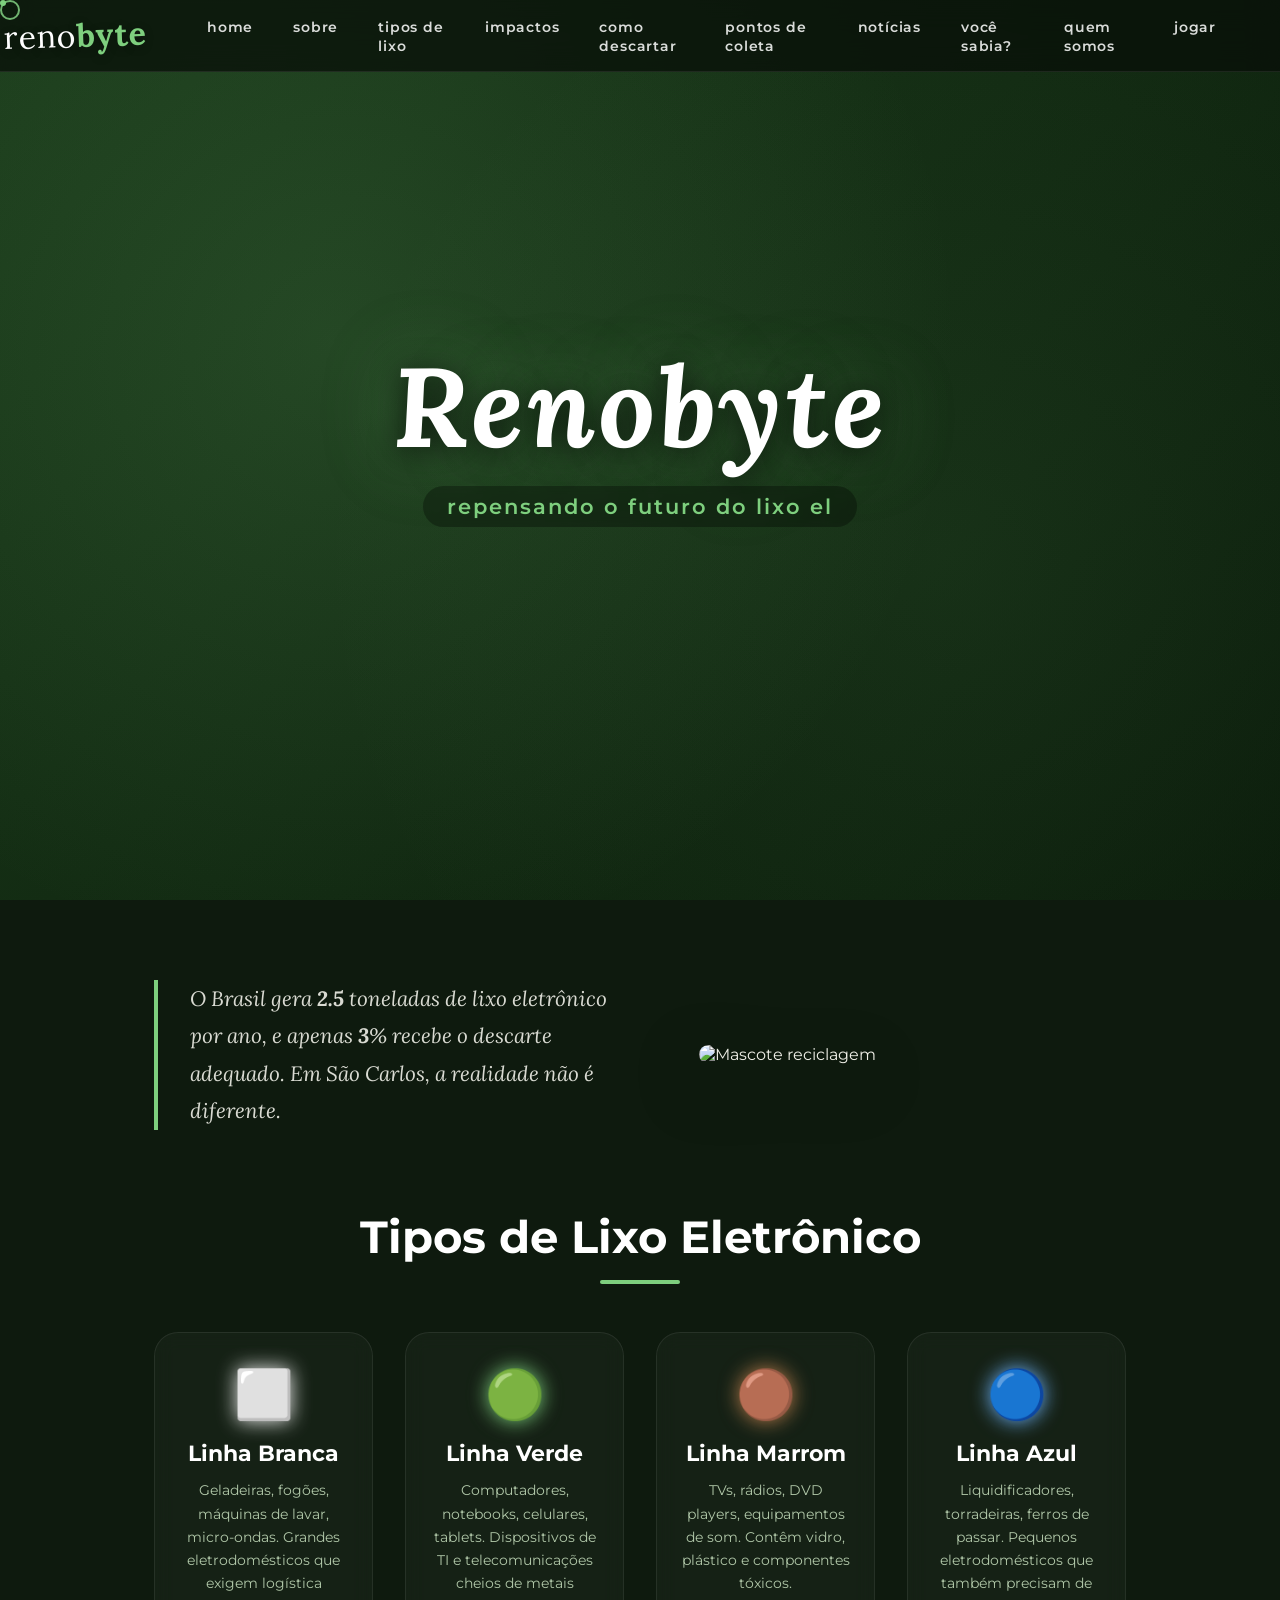
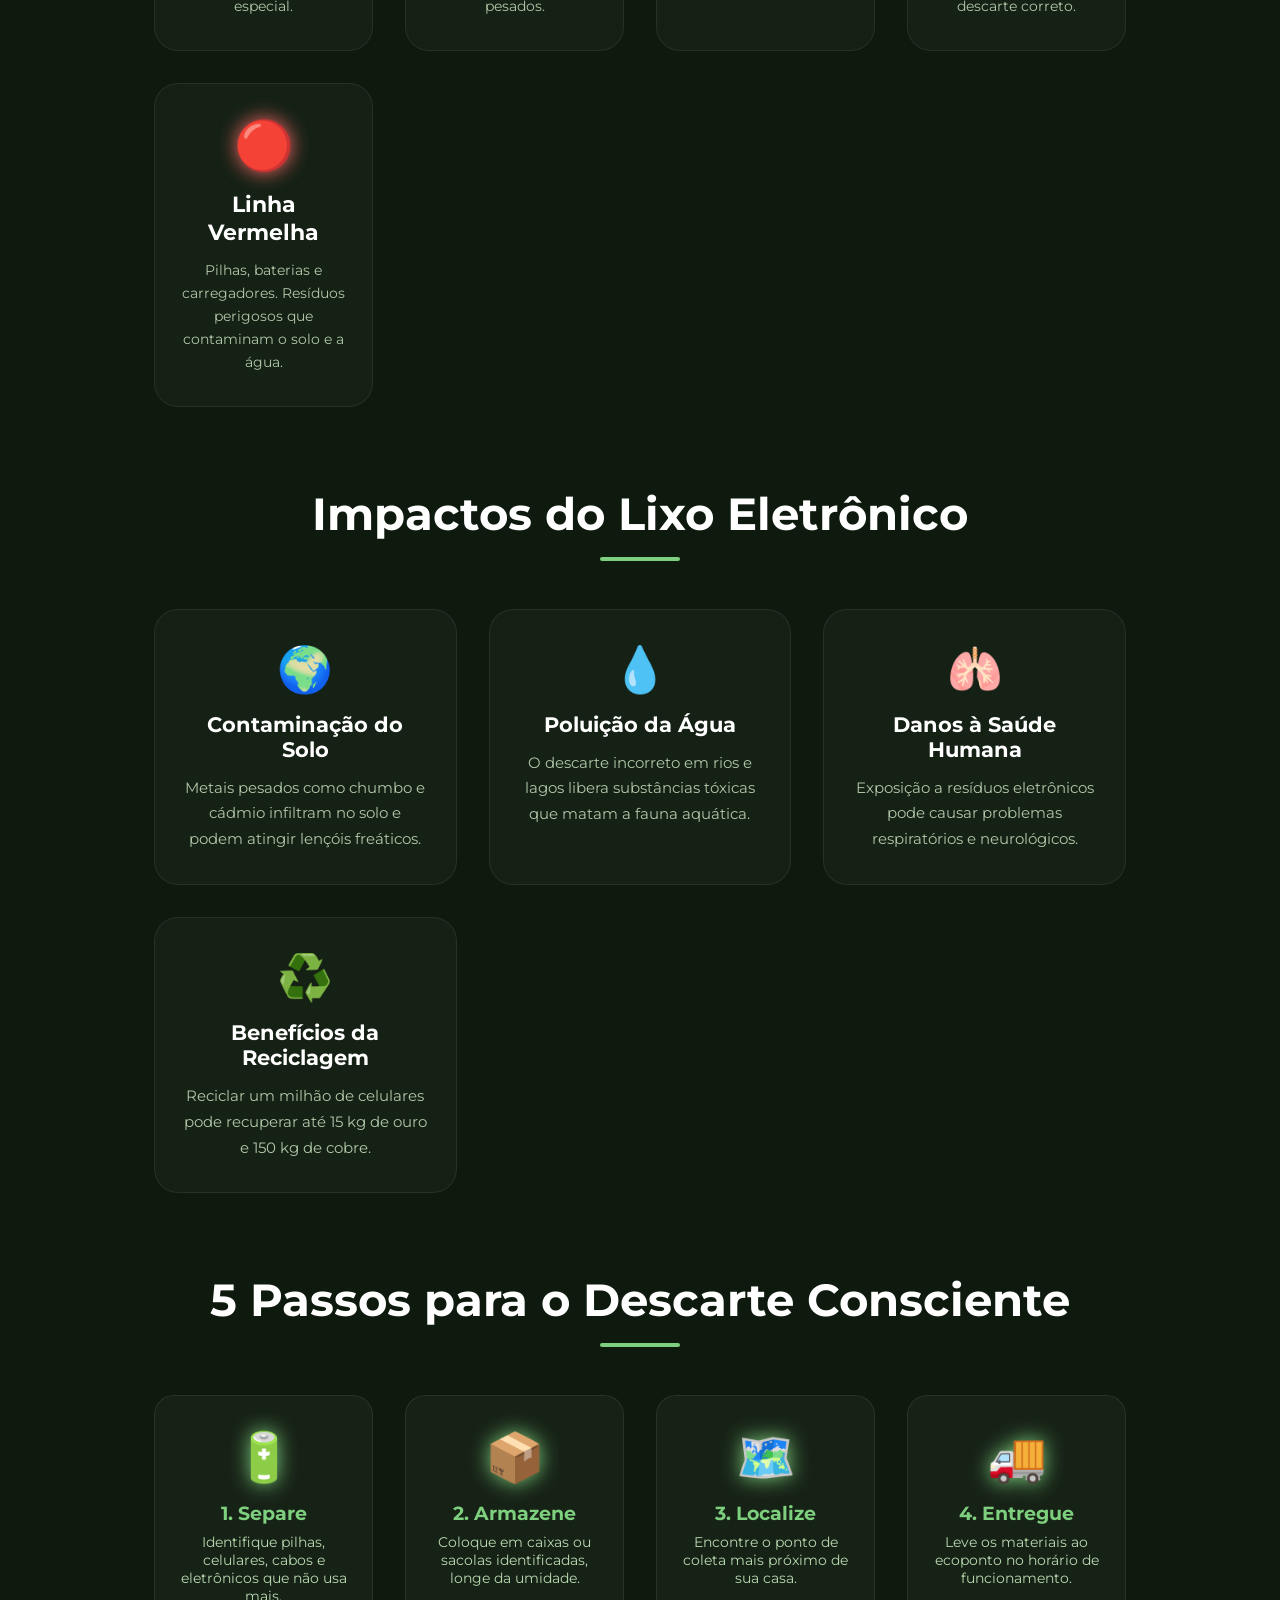
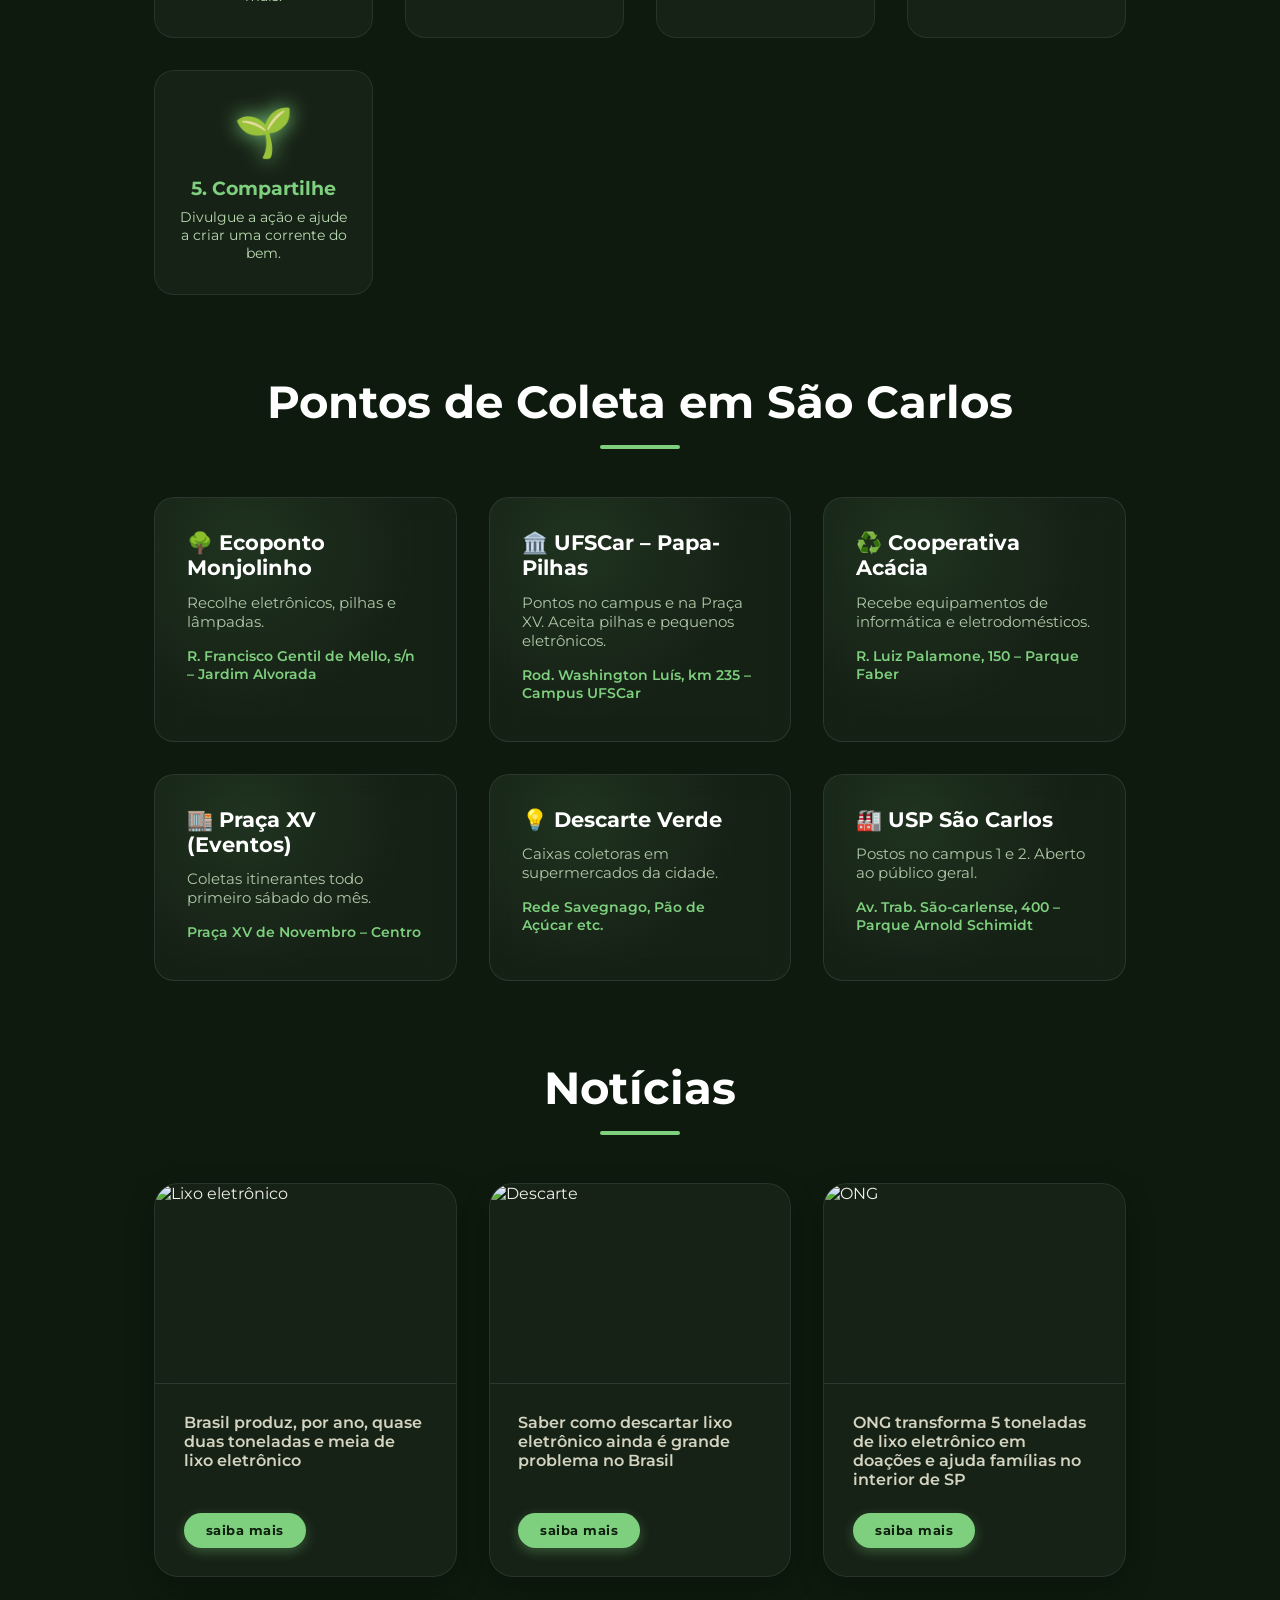
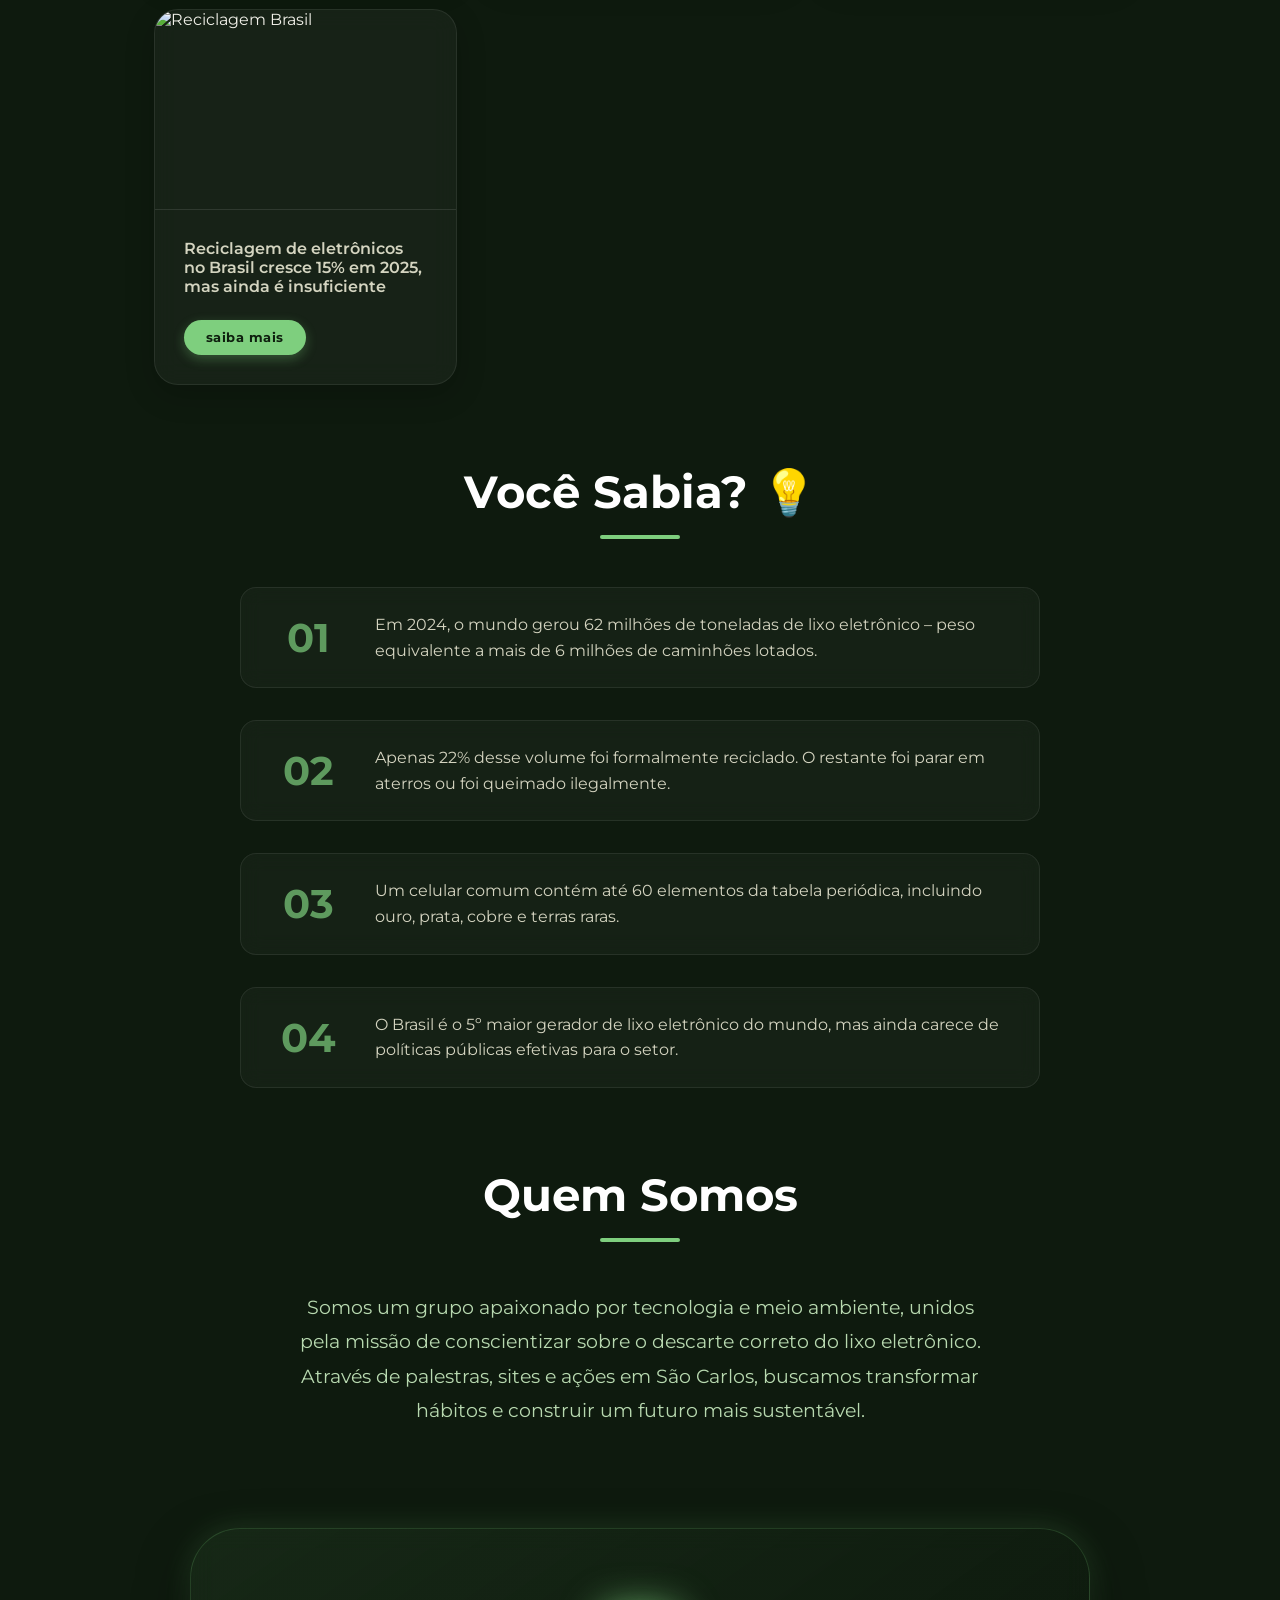
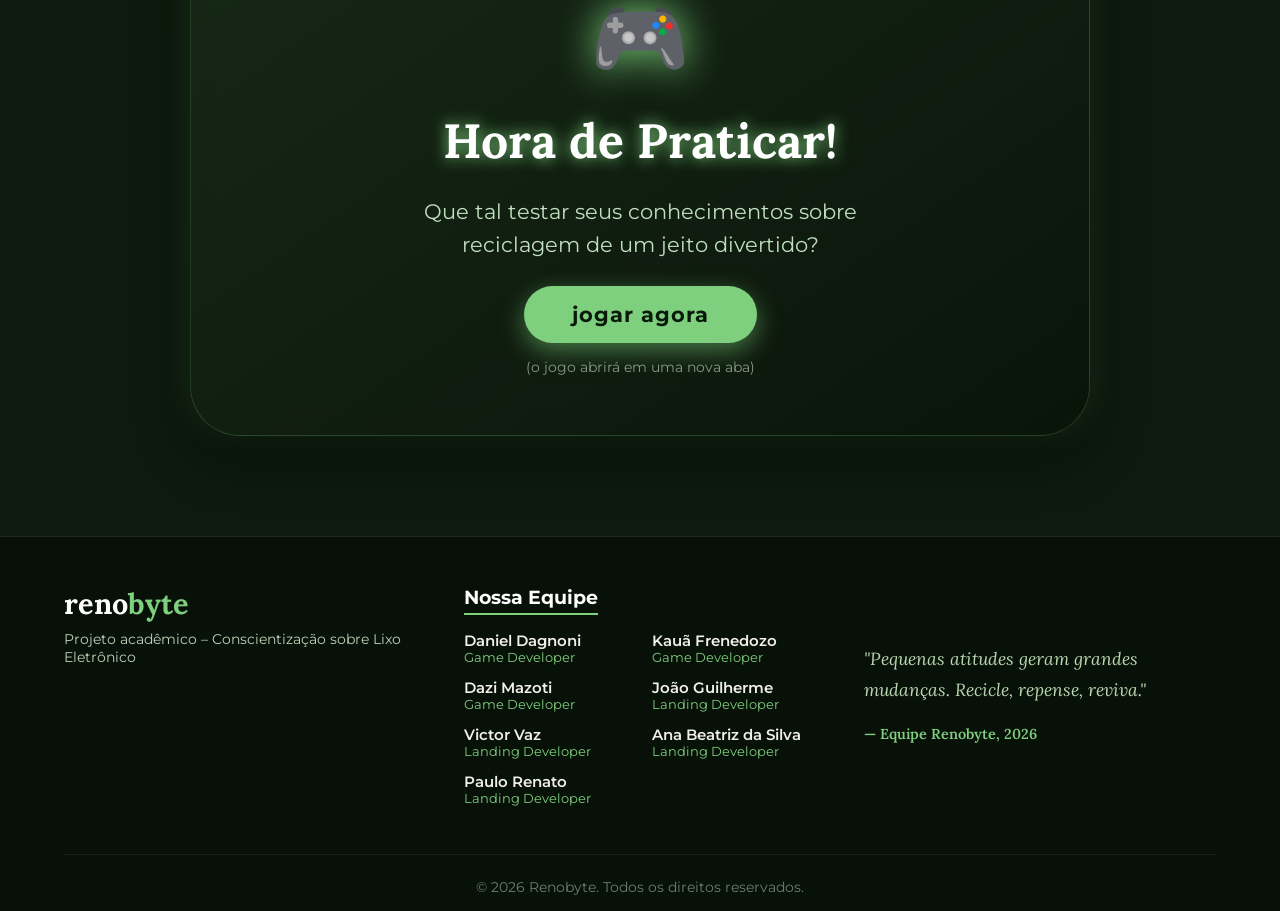
==== index.html @ 4f1dac81 "Raiz" ====
<!DOCTYPE html>
<html lang="pt-br">
<head>
    <meta charset="UTF-8">
    <meta name="viewport" content="width=device-width, initial-scale=1.0">
    <title>Renobyte - Lixo Eletrônico São Carlos</title>
    <link rel="preconnect" href="https://fonts.googleapis.com">
    <link rel="preconnect" href="https://fonts.gstatic.com" crossorigin>
    <link href="https://fonts.googleapis.com/css2?family=Montserrat:wght@400;600;700&family=Lora:ital,wght@0,400;1,400&display=swap" rel="stylesheet">
    <link rel="stylesheet" href="./Renobyte/Styles/Index.css">
    <meta name="viewport" content="width=device-width, initial-scale=1.0">
</head>
<body>
    <canvas id="particleCanvas"></canvas>

    <div class="cursor"></div>
    <div class="cursor-dot"></div>

    <div class="mobile-overlay" id="mobileOverlay"></div>
    <div class="mobile-menu" id="mobileMenu">
        <a href="#home">home</a>
        <a href="#sobre">sobre</a>
        <a href="#tipos">tipos de lixo</a>
        <a href="#impactos">impactos</a>
        <a href="#passos">como descartar</a>
        <a href="#pontos">pontos de coleta</a>
        <a href="#noticias">notícias</a>
        <a href="#curiosidades">você sabia?</a>
        <a href="#quem-somos">quem somos</a>
        <a href="#jogar">jogar</a>
    </div>

    <header>
        <div class="logo reveal-left">reno<span>byte</span></div>
        <nav class="desktop-nav">
            <ul>
                <li><a href="#home">home</a></li>
                <li><a href="#sobre">sobre</a></li>
                <li><a href="#tipos">tipos de lixo</a></li>
                <li><a href="#impactos">impactos</a></li>
                <li><a href="#passos">como descartar</a></li>
                <li><a href="#pontos">pontos de coleta</a></li>
                <li><a href="#noticias">notícias</a></li>
                <li><a href="#curiosidades">você sabia?</a></li>
                <li><a href="#quem-somos">quem somos</a></li>
                <li><a href="#jogar">jogar</a></li>
            </ul>
        </nav>
        <button class="hamburger" id="hamburger" aria-label="Menu">
            <span></span>
            <span></span>
            <span></span>
        </button>
    </header>

    <!-- Hero -->
    <section id="home" class="hero">
        <div class="hero-content">
            <h1 id="mainTitle">Renobyte</h1>
            <p class="tagline" id="typing"></p>
        </div>
       
    </section>

    <!-- Sobre -->
    <section id="sobre" class="section-pad about-section">
        <div class="about-text reveal reveal-left">
            <p>O Brasil gera <strong id="tonCounter">0</strong> toneladas de lixo eletrônico por ano, e apenas <strong id="percentCounter">0</strong>% recebe o descarte adequado. Em São Carlos, a realidade não é diferente.</p>
        </div>
        <div class="about-image reveal reveal-right">
            <img src="https://cdn-icons-png.flaticon.com/512/6407/6407187.png" alt="Mascote reciclagem">
        </div>
    </section>

    <!-- Tipos de Lixo Eletrônico -->
    <section id="tipos" class="section-pad">
        <h2 class="section-title reveal reveal-up">Tipos de Lixo Eletrônico</h2>
        <div class="tipos-grid">
            <div class="tipo-card linha-branca reveal reveal-left">
                <div class="tipo-icon">⬜</div>
                <h3>Linha Branca</h3>
                <p>Geladeiras, fogões, máquinas de lavar, micro-ondas. Grandes eletrodomésticos que exigem logística especial.</p>
            </div>
            <div class="tipo-card linha-verde reveal reveal-up">
                <div class="tipo-icon">🟢</div>
                <h3>Linha Verde</h3>
                <p>Computadores, notebooks, celulares, tablets. Dispositivos de TI e telecomunicações cheios de metais pesados.</p>
            </div>
            <div class="tipo-card linha-marrom reveal reveal-up">
                <div class="tipo-icon">🟤</div>
                <h3>Linha Marrom</h3>
                <p>TVs, rádios, DVD players, equipamentos de som. Contêm vidro, plástico e componentes tóxicos.</p>
            </div>
            <div class="tipo-card linha-azul reveal reveal-up">
                <div class="tipo-icon">🔵</div>
                <h3>Linha Azul</h3>
                <p>Liquidificadores, torradeiras, ferros de passar. Pequenos eletrodomésticos que também precisam de descarte correto.</p>
            </div>
            <div class="tipo-card linha-vermelha reveal reveal-right">
                <div class="tipo-icon">🔴</div>
                <h3>Linha Vermelha</h3>
                <p>Pilhas, baterias e carregadores. Resíduos perigosos que contaminam o solo e a água.</p>
            </div>
        </div>
    </section>

    <!-- Impactos -->
    <section id="impactos" class="section-pad">
        <h2 class="section-title reveal reveal-up">Impactos do Lixo Eletrônico</h2>
        <div class="impactos-grid">
            <div class="impacto-card reveal reveal-left">
                <span class="impacto-icon">🌍</span>
                <h3>Contaminação do Solo</h3>
                <p>Metais pesados como chumbo e cádmio infiltram no solo e podem atingir lençóis freáticos.</p>
            </div>
            <div class="impacto-card reveal reveal-up">
                <span class="impacto-icon">💧</span>
                <h3>Poluição da Água</h3>
                <p>O descarte incorreto em rios e lagos libera substâncias tóxicas que matam a fauna aquática.</p>
            </div>
            <div class="impacto-card reveal reveal-up">
                <span class="impacto-icon">🫁</span>
                <h3>Danos à Saúde Humana</h3>
                <p>Exposição a resíduos eletrônicos pode causar problemas respiratórios e neurológicos.</p>
            </div>
            <div class="impacto-card reveal reveal-right">
                <span class="impacto-icon">♻️</span>
                <h3>Benefícios da Reciclagem</h3>
                <p>Reciclar um milhão de celulares pode recuperar até 15 kg de ouro e 150 kg de cobre.</p>
            </div>
        </div>
    </section>

    <!-- 5 passos -->
    <section id="passos" class="section-pad">
        <h2 class="section-title reveal reveal-up">5 Passos para o Descarte Consciente</h2>
        <div class="steps-container">
            <div class="step-card reveal reveal-up">
                <div class="step-icon">🔋</div>
                <h3>1. Separe</h3>
                <p>Identifique pilhas, celulares, cabos e eletrônicos que não usa mais.</p>
            </div>
            <div class="step-card reveal reveal-up">
                <div class="step-icon">📦</div>
                <h3>2. Armazene</h3>
                <p>Coloque em caixas ou sacolas identificadas, longe da umidade.</p>
            </div>
            <div class="step-card reveal reveal-up">
                <div class="step-icon">🗺️</div>
                <h3>3. Localize</h3>
                <p>Encontre o ponto de coleta mais próximo de sua casa.</p>
            </div>
            <div class="step-card reveal reveal-up">
                <div class="step-icon">🚚</div>
                <h3>4. Entregue</h3>
                <p>Leve os materiais ao ecoponto no horário de funcionamento.</p>
            </div>
            <div class="step-card reveal reveal-up">
                <div class="step-icon">🌱</div>
                <h3>5. Compartilhe</h3>
                <p>Divulgue a ação e ajude a criar uma corrente do bem.</p>
            </div>
        </div>
    </section>

    <!-- Pontos de coleta -->
    <section id="pontos" class="section-pad">
        <h2 class="section-title reveal reveal-up">Pontos de Coleta em São Carlos</h2>
        <div class="pontos-grid">
            <div class="ponto-card reveal reveal-left">
                <h4>🌳 Ecoponto Monjolinho</h4>
                <p>Recolhe eletrônicos, pilhas e lâmpadas.</p>
                <p class="endereco">R. Francisco Gentil de Mello, s/n – Jardim Alvorada</p>
            </div>
            <div class="ponto-card reveal reveal-up">
                <h4>🏛️ UFSCar – Papa-Pilhas</h4>
                <p>Pontos no campus e na Praça XV. Aceita pilhas e pequenos eletrônicos.</p>
                <p class="endereco">Rod. Washington Luís, km 235 – Campus UFSCar</p>
            </div>
            <div class="ponto-card reveal reveal-right">
                <h4>♻️ Cooperativa Acácia</h4>
                <p>Recebe equipamentos de informática e eletrodomésticos.</p>
                <p class="endereco">R. Luiz Palamone, 150 – Parque Faber</p>
            </div>
            <div class="ponto-card reveal reveal-left">
                <h4>🏬 Praça XV (Eventos)</h4>
                <p>Coletas itinerantes todo primeiro sábado do mês.</p>
                <p class="endereco">Praça XV de Novembro – Centro</p>
            </div>
            <div class="ponto-card reveal reveal-up">
                <h4>💡 Descarte Verde</h4>
                <p>Caixas coletoras em supermercados da cidade.</p>
                <p class="endereco">Rede Savegnago, Pão de Açúcar etc.</p>
            </div>
            <div class="ponto-card reveal reveal-right">
                <h4>🏭 USP São Carlos</h4>
                <p>Postos no campus 1 e 2. Aberto ao público geral.</p>
                <p class="endereco">Av. Trab. São-carlense, 400 – Parque Arnold Schimidt</p>
            </div>
        </div>
    </section>

    <!-- Notícias -->
    <section id="noticias" class="section-pad">
        <h2 class="section-title reveal reveal-up">Notícias</h2>
        <div class="news-container">
            <div class="news-card reveal reveal-up">
                <img src="./imgs/image-2.png" alt="Lixo eletrônico">
                <div class="content">
                    <p>Brasil produz, por ano, quase duas toneladas e meia de lixo eletrônico</p>
                    <a href="https://noticias.cancaonova.com/brasil/brasil-produz-por-ano-quase-duas-toneladas-e-meia-de-lixo-eletronico/" target="_blank" class="btn">Saiba Mais</a>
                </div>
            </div>
            <div class="news-card reveal reveal-up">
                <img src="./imgs/LixosLugar.png" alt="Descarte">
                <div class="content">
                    <p>Saber como descartar lixo eletrônico ainda é grande problema no Brasil</p>
                    <a href="https://www.metropoles.com/brasil/saber-como-descartar-lixo-eletronico-ainda-e-grande-problema-no-brasil" target="_blank" class="btn">Saiba Mais</a>
                </div>
            </div>
            <div class="news-card reveal reveal-up">
                <img src="./imgs/image-3.png" alt="ONG">
                <div class="content">
                    <p>ONG transforma 5 toneladas de lixo eletrônico em doações e ajuda famílias no interior de SP</p>
                    <a href="https://g1.globo.com/sp/presidente-prudente-e-regiao/noticia/2025/11/10/ong-transforma-5-toneladas-de-lixo-eletronico-em-doacoes-e-ajuda-familias-no-interior-de-sp.ghtml" target="_blank" class="btn">Saiba Mais</a>
                </div>
            </div>
            <div class="news-card reveal reveal-up">
                <img src="https://images.unsplash.com/photo-1532996122724-e3c354a0b15b?w=500&auto=format&fit=crop&q=60" alt="Reciclagem Brasil">
                <div class="content">
                    <p>Reciclagem de eletrônicos no Brasil cresce 15% em 2025, mas ainda é insuficiente</p>
                    <a href="https://www.bbc.com/portuguese/articles/ckg2k9k48z8o" target="_blank" class="btn">Saiba Mais</a>
                </div>
            </div>
        </div>
    </section>

    <!-- Curiosidades -->
    <section id="curiosidades" class="section-pad">
        <h2 class="section-title reveal reveal-up">Você Sabia? 💡</h2>
        <div class="curiosidades-container">
            <div class="curiosidade-item reveal reveal-left">
                <span class="curiosidade-num">01</span>
                <p>Em 2024, o mundo gerou 62 milhões de toneladas de lixo eletrônico – peso equivalente a mais de 6 milhões de caminhões lotados.</p>
            </div>
            <div class="curiosidade-item reveal reveal-right">
                <span class="curiosidade-num">02</span>
                <p>Apenas 22% desse volume foi formalmente reciclado. O restante foi parar em aterros ou foi queimado ilegalmente.</p>
            </div>
            <div class="curiosidade-item reveal reveal-left">
                <span class="curiosidade-num">03</span>
                <p>Um celular comum contém até 60 elementos da tabela periódica, incluindo ouro, prata, cobre e terras raras.</p>
            </div>
            <div class="curiosidade-item reveal reveal-right">
                <span class="curiosidade-num">04</span>
                <p>O Brasil é o 5º maior gerador de lixo eletrônico do mundo, mas ainda carece de políticas públicas efetivas para o setor.</p>
            </div>
        </div>
    </section>

    <!-- Quem somos -->
    <section id="quem-somos" class="section-pad">
        <h2 class="section-title reveal reveal-up">Quem Somos</h2>
        <p class="quemsomos-text reveal reveal-scale">Somos um grupo apaixonado por tecnologia e meio ambiente, unidos pela missão de conscientizar sobre o descarte correto do lixo eletrônico. Através de palestras, sites e ações em São Carlos, buscamos transformar hábitos e construir um futuro mais sustentável.</p>
    </section>

    <!-- NOVA SEÇÃO: Chamada para o Jogo -->
    <section id="jogar" class="section-pad secao-jogo">
        <div class="jogo-content reveal reveal-scale">
            <span class="jogo-icone">🎮</span>
            <h2>Hora de Praticar!</h2>
            <p class="jogo-frase">Que tal testar seus conhecimentos sobre reciclagem de um jeito divertido?</p>
            <a href="#" target="_blank" class="btn-jogar">Jogar Agora</a>
            <p class="jogo-obs">(o jogo abrirá em uma nova aba)</p>
        </div>
    </section>

    <!-- Footer Equipe -->
    <footer class="footer-equipe">
        <div class="footer-container">
            <div class="footer-brand">
                <h3>reno<span>byte</span></h3>
                <p>Projeto acadêmico – Conscientização sobre Lixo Eletrônico</p>
            </div>
            <div class="footer-membros">
                <h4>Nossa Equipe</h4>
                <ul class="lista-membros">
                    <li><strong>Daniel Dagnoni</strong> <span>Game Developer</span></li>
                    <li><strong>Kauã Frenedozo</strong> <span>Game Developer</span></li>
                    <li><strong>Dazi Mazoti</strong> <span>Game Developer</span></li>
                    <li><strong>João Guilherme</strong> <span>Landing Developer</span></li>
                    <li><strong>Victor Vaz</strong> <span>Landing Developer</span></li>
                    <li><strong>Ana Beatriz da Silva</strong> <span>Landing Developer</span></li>
                    <li><strong>Paulo Renato</strong> <span>Landing Developer</span></li>
                </ul>
            </div>
            <div class="footer-msg">
                <p>"Pequenas atitudes geram grandes mudanças. Recicle, repense, reviva."</p>
                <span>— Equipe Renobyte, 2026</span>
            </div>
        </div>
        <div class="footer-bottom">
            <p>© 2026 Renobyte. Todos os direitos reservados.</p>
        </div>
    </footer>

    <script src="./Renobyte/Scripts/Index.js" defer></script>
</body>
</html>
---- Renobyte/Styles/Index.css ----
* {
    margin: 0;
    padding: 0;
    box-sizing: border-box;
}

body {
    font-family: 'Montserrat', sans-serif;
    background-color: #0e1a0e;
    color: #f0f0e8;
    overflow-x: hidden;
    cursor: none;
}

#particleCanvas {
    position: fixed;
    top: 0;
    left: 0;
    width: 100%;
    height: 100%;
    z-index: -1;
    pointer-events: none;
}

.cursor {
    width: 20px;
    height: 20px;
    border: 2px solid #7ecf7e;
    border-radius: 50%;
    position: fixed;
    pointer-events: none;
    z-index: 9999;
    transition: transform 0.1s ease, background 0.2s;
    mix-blend-mode: difference;
}
.cursor-dot {
    width: 6px;
    height: 6px;
    background: #7ecf7e;
    border-radius: 50%;
    position: fixed;
    pointer-events: none;
    z-index: 10000;
    transition: transform 0.05s ease;
}
.cursor-trail {
    position: fixed;
    width: 40px;
    height: 40px;
    border: 1px solid rgba(126,207,126,0.2);
    border-radius: 50%;
    pointer-events: none;
    z-index: 9998;
    opacity: 0;
    transition: opacity 0.2s;
}

header {
    position: fixed;
    top: 0;
    left: 0;
    right: 0;
    z-index: 1000;
    background: rgba(8, 15, 8, 0.75);
    backdrop-filter: blur(15px);
    border-bottom: 1px solid rgba(255, 255, 255, 0.08);
    padding: 15px 5%;
    display: flex;
    justify-content: space-between;
    align-items: center;
    cursor: none;
}
.logo {
    font-family: 'Lora', serif;
    font-size: 2rem;
    color: #fff;
    letter-spacing: 1px;
    text-shadow: 0 2px 10px rgba(0,0,0,0.3);
    z-index: 1100;
    white-space: nowrap;
}
.logo span {
    color: #7ecf7e;
    font-weight: 700;
}

nav ul {
    display: flex;
    list-style: none;
    gap: 2.5rem;
}
nav a {
    text-decoration: none;
    color: rgba(255, 255, 255, 0.85);
    font-weight: 600;
    font-size: 0.9rem;
    text-transform: lowercase;
    letter-spacing: 0.8px;
    transition: color 0.3s;
    cursor: none;
}
nav a:hover {
    color: #7ecf7e;
}

.hamburger {
    display: none;
    flex-direction: column;
    cursor: pointer;
    z-index: 1100;
    background: none;
    border: none;
    padding: 10px;
}
.hamburger span {
    width: 30px;
    height: 3px;
    background: #7ecf7e;
    margin: 4px 0;
    border-radius: 3px;
    transition: 0.4s;
    display: block;
}
.hamburger.active span:nth-child(1) {
    transform: rotate(-45deg) translate(-5px, 6px);
}
.hamburger.active span:nth-child(2) {
    opacity: 0;
}
.hamburger.active span:nth-child(3) {
    transform: rotate(45deg) translate(-5px, -6px);
}

.mobile-menu {
    position: fixed;
    top: 0;
    right: -280px;
    width: 280px;
    height: 100vh;
    background: rgba(10, 20, 10, 0.95);
    backdrop-filter: blur(20px);
    border-left: 1px solid rgba(255,255,255,0.1);
    z-index: 1050;
    padding: 90px 30px 30px;
    transition: right 0.4s cubic-bezier(0.23, 1, 0.32, 1);
    display: flex;
    flex-direction: column;
    gap: 1.5rem;
}
.mobile-menu.active {
    right: 0;
}
.mobile-menu a {
    color: rgba(255,255,255,0.9);
    text-decoration: none;
    font-size: 1.2rem;
    font-weight: 600;
    text-transform: lowercase;
    letter-spacing: 1px;
    padding: 12px 0;
    border-bottom: 1px solid rgba(255,255,255,0.1);
    cursor: none;
}
.mobile-overlay {
    position: fixed;
    top: 0;
    left: 0;
    width: 100%;
    height: 100%;
    background: rgba(0,0,0,0.5);
    z-index: 1040;
    opacity: 0;
    pointer-events: none;
    transition: opacity 0.4s;
}
.mobile-overlay.active {
    opacity: 1;
    pointer-events: auto;
}

.hero {
    position: relative;
    width: 100%;
    height: 100vh;
    display: flex;
    flex-direction: column;
    align-items: center;
    justify-content: center;
    text-align: center;
    background: linear-gradient(135deg, #1a3a1a, #0a1a0a);
    overflow: hidden;
}
.hero::before {
    content: '';
    position: absolute;
    inset: -10%;
    
    background:
        radial-gradient(circle at 30% 40%, rgba(126,207,126,0.15) 0%, transparent 50%),
        radial-gradient(circle at 70% 60%, rgba(126,207,126,0.08) 0%, transparent 50%);

    animation: heroPulse 8s ease-in-out infinite alternate;
}
@keyframes heroPulse {
    0% { transform: scale(1) rotate(0deg); }
    100% { transform: scale(1.05) rotate(2deg); }
}
.hero-content { position: relative; z-index: 2; }
.hero h1 {
    font-family: 'Lora', serif;
    font-size: clamp(3rem, 10vw, 7rem);
    font-style: italic;
    color: #fff;
    margin-bottom: 0.5rem;
    text-shadow: 0 4px 30px rgba(0,0,0,0.8), 0 0 80px rgba(126,207,126,0.4);
    letter-spacing: 3px;
    transition: text-shadow 0.3s;
    max-width: 100;
    word-wrap: break-word;
    padding: 0 20px;
}
.hero h1.glitch-active {
    animation: glitch 0.3s linear;
}
@keyframes glitch {
    0% { text-shadow: 2px 0 red, -2px 0 blue; transform: translate(2px, -2px); }
    25% { text-shadow: -2px 0 cyan, 2px 0 magenta; transform: translate(-2px, 2px); }
    50% { text-shadow: 3px 0 yellow, -3px 0 green; transform: translate(-3px, -3px); }
    75% { text-shadow: -1px 0 white, 1px 0 lime; transform: translate(1px, 1px); }
    100% { text-shadow: none; transform: translate(0); }
}
.tagline {
    font-size: clamp(0.9rem, 2.5vw, 1.3rem);
    font-weight: 600;
    color: #7ecf7e;
    margin-bottom: 2.5rem;
    text-transform: lowercase;
    letter-spacing: 2px;
    background: rgba(0,0,0,0.3);
    display: inline-block;
    padding: 8px 24px;
    border-radius: 30px;
    backdrop-filter: blur(4px);
    min-height: 2.5rem;
}
.guarapuava-badge {
    position: absolute;
    bottom: 40px;
    left: 50%;
    transform: translateX(-50%);
    z-index: 5;
    display: flex;
    align-items: center;
    gap: 12px;
    background: rgba(255,255,255,0.08);
    backdrop-filter: blur(8px);
    padding: 12px 30px;
    border-radius: 40px;
    border: 1px solid rgba(255,255,255,0.15);
    box-shadow: 0 10px 25px rgba(0,0,0,0.3);
    transition: transform 0.1s ease-out;
}
.guarapuava-badge img {
    height: 35px;
    filter: drop-shadow(0 2px 5px black);
}
.guarapuava-badge .text {
    color: white;
    font-size: 0.8rem;
    font-weight: 600;
    letter-spacing: 1px;
    text-transform: uppercase;
    line-height: 1.3;
}
.guarapuava-badge .text small {
    display: block;
    font-weight: 400;
    opacity: 0.8;
    text-transform: none;
}

.section-pad {
    max-width: 1100px;
    margin: 80px auto;
    padding: 0 5%;
}
.section-title {
    font-size: 2.8rem;
    font-weight: 700;
    color: #fff;
    margin-bottom: 3rem;
    text-align: center;
    position: relative;
}
.section-title::after {
    content: '';
    display: block;
    width: 80px;
    height: 4px;
    background: #7ecf7e;
    margin: 1rem auto 0;
    border-radius: 5px;
}

.about-section {
    display: grid;
    grid-template-columns: 1fr 1fr;
    gap: 4rem;
    align-items: center;
}
.about-text {
    font-family: 'Lora', serif;
    font-style: italic;
    font-size: 1.3rem;
    color: rgba(240, 240, 232, 0.9);
    line-height: 1.8;
    border-left: 4px solid #7ecf7e;
    padding-left: 2rem;
}
.about-image img {
    width: 100%;
    max-width: 400px;
    display: block;
    margin: 0 auto;
    border-radius: 20px;
    filter: drop-shadow(0 20px 30px rgba(0,0,0,0.5));
}

.tipos-grid {
    display: grid;
    grid-template-columns: repeat(auto-fit, minmax(200px, 1fr));
    gap: 2rem;
    perspective: 1000px;
}
.tipo-card {
    background: rgba(255,255,255,0.03);
    backdrop-filter: blur(10px);
    border: 1px solid rgba(255,255,255,0.08);
    border-radius: 24px;
    padding: 2rem 1.5rem;
    text-align: center;
    transition: transform 0.3s, box-shadow 0.3s, border-color 0.3s;
    cursor: default;
    transform-style: preserve-3d;
    position: relative;
    overflow: hidden;
}
.tipo-card:hover {
    transform: translateY(-8px) rotateX(3deg) rotateY(2deg);
    box-shadow: 0 25px 45px rgba(0,0,0,0.6);
    border-color: #7ecf7e;
}
.tipo-icon {
    font-size: 3rem;
    margin-bottom: 1rem;
    filter: drop-shadow(0 0 10px currentColor);
}
.tipo-card h3 {
    color: #fff;
    font-size: 1.4rem;
    margin-bottom: 0.8rem;
}
.tipo-card p {
    color: #b0c7a8;
    font-size: 0.9rem;
    line-height: 1.6;
}
.linha-branca .tipo-icon { color: #f0f0f0; }
.linha-verde .tipo-icon { color: #7ecf7e; }
.linha-marrom .tipo-icon { color: #b87c4b; }
.linha-azul .tipo-icon { color: #6eb5ff; }
.linha-vermelha .tipo-icon { color: #ff6b6b; }

.steps-container {
    display: grid;
    grid-template-columns: repeat(auto-fit, minmax(180px, 1fr));
    gap: 2rem;
    margin-top: 2rem;
}
.step-card {
    background: rgba(255,255,255,0.04);
    backdrop-filter: blur(10px);
    border: 1px solid rgba(255,255,255,0.08);
    border-radius: 20px;
    padding: 2rem 1.5rem;
    text-align: center;
    transition: transform 0.3s, box-shadow 0.3s;
    cursor: default;
}
.step-card:hover {
    transform: translateY(-8px);
    box-shadow: 0 20px 40px rgba(0,0,0,0.5);
    border-color: rgba(126,207,126,0.5);
}
.step-icon {
    font-size: 3rem;
    margin-bottom: 1rem;
    filter: drop-shadow(0 0 10px #7ecf7e);
}
.step-card h3 {
    color: #7ecf7e;
    margin-bottom: 0.5rem;
    font-weight: 700;
}
.step-card p {
    color: #b8d9b0;
    font-size: 0.9rem;
}

.pontos-grid {
    display: grid;
    grid-template-columns: repeat(auto-fit, minmax(280px, 1fr));
    gap: 2rem;
    perspective: 1000px;
}
.ponto-card {
    background: rgba(255,255,255,0.03);
    backdrop-filter: blur(12px);
    border: 1px solid rgba(255,255,255,0.1);
    border-radius: 20px;
    padding: 2rem;
    transition: transform 0.3s, box-shadow 0.3s;
    cursor: pointer;
    transform-style: preserve-3d;
    position: relative;
    overflow: hidden;
}
.ponto-card::before {
    content: '';
    position: absolute;
    top: 0;
    left: 0;
    width: 100%;
    height: 100%;
    background: radial-gradient(circle at 30% 20%, rgba(126,207,126,0.1) 0%, transparent 60%);
    z-index: 0;
}
.ponto-card:hover {
    transform: translateY(-10px) rotateX(2deg);
    box-shadow: 0 25px 50px rgba(0,0,0,0.6), 0 0 30px rgba(126,207,126,0.2);
    border-color: #7ecf7e;
}
.ponto-card h4 {
    color: #fff;
    font-size: 1.3rem;
    margin-bottom: 0.8rem;
    position: relative;
    z-index: 1;
}
.ponto-card p {
    color: #b0c7a8;
    font-size: 0.95rem;
    margin-bottom: 0.4rem;
    position: relative;
    z-index: 1;
}
.ponto-card .endereco {
    color: #7ecf7e;
    font-weight: 600;
    font-size: 0.9rem;
    margin-top: 1rem;
    position: relative;
    z-index: 1;
}

.news-container {
    display: grid;
    grid-template-columns: repeat(auto-fit, minmax(250px, 1fr));
    gap: 2rem;
    perspective: 1000px;
}
.news-card {
    background: rgba(255, 255, 255, 0.04);
    backdrop-filter: blur(12px);
    border: 1px solid rgba(255, 255, 255, 0.08);
    border-radius: 24px;
    overflow: hidden;
    transition: box-shadow 0.3s, border-color 0.3s, transform 0.1s ease;
    box-shadow: 0 10px 30px rgba(0,0,0,0.2);
    display: flex;
    flex-direction: column;
    transform-style: preserve-3d;
    cursor: pointer;
}
.news-card:hover {
    border-color: rgba(126,207,126,0.5);
    box-shadow: 0 25px 50px rgba(0,0,0,0.6), 0 0 30px rgba(126,207,126,0.3);
}
.news-card img {
    width: 100%;
    height: 200px;
    object-fit: cover;
    border-bottom: 1px solid rgba(255,255,255,0.1);
}
.news-card .content {
    padding: 1.8rem;
    display: flex;
    flex-direction: column;
    flex: 1;
}
.news-card p {
    font-weight: 600;
    font-size: 1rem;
    color: #d4d4c0;
    margin-bottom: 1.5rem;
    flex: 1;
}
.btn {
    display: inline-block;
    background: #7ecf7e;
    color: #0e1f0e;
    font-weight: 700;
    font-size: 0.8rem;
    text-transform: lowercase;
    letter-spacing: 0.5px;
    padding: 10px 22px;
    border-radius: 30px;
    text-decoration: none;
    transition: background 0.3s, transform 0.2s, box-shadow 0.2s;
    align-self: flex-start;
    border: none;
    box-shadow: 0 4px 12px rgba(126,207,126,0.3);
    cursor: none;
    position: relative;
    overflow: hidden;
}
.btn:hover {
    background: #a0f0a0;
    box-shadow: 0 6px 20px rgba(126,207,126,0.6);
}
.btn:active { transform: scale(0.95); }

.quemsomos-text {
    color: #b8d9b0;
    font-size: 1.2rem;
    line-height: 1.8;
    max-width: 700px;
    margin: 0 auto;
    text-align: center;
}

.reveal {
    opacity: 0;
    transition: opacity 0.8s ease, transform 0.8s ease;
}
.reveal-left { transform: translateX(-60px) rotate(-2deg); }
.reveal-right { transform: translateX(60px) rotate(2deg); }
.reveal-up { transform: translateY(60px); }
.reveal-scale { transform: scale(0.8); }
.reveal.visible {
    opacity: 1;
    transform: translateX(0) rotate(0) translateY(0) scale(1);
}

/* ===== IMPACTOS ===== */
.impactos-grid {
    display: grid;
    grid-template-columns: repeat(auto-fit, minmax(250px, 1fr));
    gap: 2rem;
    margin-top: 2rem;
}
.impacto-card {
    background: rgba(255,255,255,0.03);
    backdrop-filter: blur(10px);
    border: 1px solid rgba(255,255,255,0.08);
    border-radius: 24px;
    padding: 2rem 1.8rem;
    transition: transform 0.3s, box-shadow 0.3s;
    text-align: center;
    cursor: default;
}
.impacto-card:hover {
    transform: translateY(-8px);
    box-shadow: 0 20px 40px rgba(0,0,0,0.5);
    border-color: #7ecf7e;
}
.impacto-icon {
    font-size: 2.8rem;
    display: block;
    margin-bottom: 1rem;
}
.impacto-card h3 {
    color: #fff;
    margin-bottom: 0.8rem;
    font-size: 1.3rem;
}
.impacto-card p {
    color: #b0c7a8;
    font-size: 0.95rem;
    line-height: 1.7;
}

/* ===== CURIOSIDADES ===== */
.curiosidades-container {
    display: flex;
    flex-direction: column;
    gap: 2rem;
    max-width: 800px;
    margin: 2rem auto 0;
}
.curiosidade-item {
    display: flex;
    align-items: center;
    gap: 2rem;
    background: rgba(255,255,255,0.03);
    backdrop-filter: blur(10px);
    border: 1px solid rgba(255,255,255,0.08);
    border-radius: 16px;
    padding: 1.5rem 2rem;
    transition: transform 0.3s, border-color 0.3s;
}
.curiosidade-item:hover {
    transform: translateX(10px);
    border-color: #7ecf7e;
}
.curiosidade-num {
    font-size: 2.5rem;
    font-weight: 700;
    color: #7ecf7e;
    opacity: 0.7;
    min-width: 70px;
    text-align: center;
}
.curiosidade-item p {
    color: #d4d4c0;
    font-size: 1rem;
    line-height: 1.6;
    margin: 0;
}

/* ===== SEÇÃO JOGO ===== */
.secao-jogo {
    text-align: center;
    margin: 100px auto;
    padding: 60px 5%;
    background: linear-gradient(145deg, rgba(126,207,126,0.08) 0%, rgba(10,20,10,0.9) 100%);
    border-radius: 50px;
    backdrop-filter: blur(12px);
    border: 1px solid rgba(126,207,126,0.2);
    box-shadow: 0 20px 50px rgba(0,0,0,0.5), 0 0 30px rgba(126,207,126,0.2);
    transition: transform 0.4s ease, box-shadow 0.4s ease;
    max-width: 900px;
    margin-left: auto;
    margin-right: auto;
}

.secao-jogo:hover {
    transform: translateY(-5px);
    box-shadow: 0 30px 60px rgba(0,0,0,0.7), 0 0 50px rgba(126,207,126,0.4);
}

.jogo-content {
    display: flex;
    flex-direction: column;
    align-items: center;
    gap: 1.5rem;
}

.jogo-icone {
    font-size: 5rem;
    filter: drop-shadow(0 0 20px #7ecf7e);
    animation: floatIcon 3s ease-in-out infinite;
}

@keyframes floatIcon {
    0%, 100% { transform: translateY(0); }
    50% { transform: translateY(-15px); }
}

.jogo-content h2 {
    font-family: 'Lora', serif;
    font-size: 3rem;
    color: #fff;
    text-shadow: 0 0 15px #7ecf7e;
    margin: 0;
}

.jogo-frase {
    font-size: 1.3rem;
    color: #c0e0c0;
    max-width: 500px;
    line-height: 1.6;
    margin: 0;
}

.btn-jogar {
    display: inline-block;
    background: #7ecf7e;
    color: #0a1a0a;
    font-weight: 700;
    font-size: 1.3rem;
    text-transform: lowercase;
    letter-spacing: 1px;
    padding: 16px 48px;
    border-radius: 50px;
    text-decoration: none;
    transition: all 0.3s ease;
    box-shadow: 0 8px 25px rgba(126,207,126,0.5);
    position: relative;
    overflow: hidden;
    cursor: pointer;
}

.btn-jogar:hover {
    background: #a0f0a0;
    transform: scale(1.07);
    box-shadow: 0 12px 35px rgba(126,207,126,0.8);
}

.btn-jogar:active {
    transform: scale(0.97);
}

.jogo-obs {
    font-size: 0.85rem;
    color: #889988;
    margin-top: -0.5rem;
}

/* ===== FOOTER ===== */
.footer-equipe {
    background: rgba(8, 15, 8, 0.8);
    backdrop-filter: blur(20px);
    border-top: 1px solid rgba(255,255,255,0.1);
    padding: 3rem 5% 1rem;
    color: #c0d0b8;
    margin-top: 80px;
}
.footer-container {
    display: grid;
    grid-template-columns: 1fr 1fr 1fr;
    gap: 3rem;
    max-width: 1200px;
    margin: 0 auto;
}
.footer-brand h3 {
    font-family: 'Lora', serif;
    font-size: 1.8rem;
    color: #fff;
    margin-bottom: 0.5rem;
}
.footer-brand h3 span {
    color: #7ecf7e;
}
.footer-brand p {
    font-size: 0.9rem;
    margin-bottom: 1.2rem;
}
.footer-social {
    display: flex;
    gap: 1rem;
    font-size: 1.5rem;
}
.footer-social a {
    text-decoration: none;
    color: #7ecf7e;
    transition: transform 0.2s;
}
.footer-social a:hover {
    transform: scale(1.2);
}
.footer-membros h4 {
    color: #fff;
    margin-bottom: 1rem;
    font-size: 1.2rem;
    border-bottom: 2px solid #7ecf7e;
    display: inline-block;
    padding-bottom: 0.3rem;
}
.lista-membros {
    list-style: none;
    padding: 0;
    display: grid;
    grid-template-columns: 1fr 1fr;
    gap: 0.8rem 1.5rem;
}
.lista-membros li {
    display: flex;
    flex-direction: column;
    font-size: 0.95rem;
}
.lista-membros strong {
    color: #f0f0e8;
    font-weight: 600;
}
.lista-membros span {
    color: #7ecf7e;
    font-size: 0.8rem;
    font-weight: 400;
}
.footer-msg {
    font-family: 'Lora', serif;
    font-style: italic;
    color: #b8d9b0;
    display: flex;
    flex-direction: column;
    justify-content: center;
    font-size: 1.1rem;
    line-height: 1.8;
}
.footer-msg span {
    display: block;
    margin-top: 1rem;
    font-size: 0.9rem;
    color: #7ecf7e;
    font-style: normal;
    font-weight: 600;
}
.footer-bottom {
    text-align: center;
    margin-top: 3rem;
    padding-top: 1.5rem;
    border-top: 1px solid rgba(255,255,255,0.07);
    font-size: 0.85rem;
    color: #6b7e6b;
}
/* ========== RESPONSIVO ========== */
@media (max-width: 768px) {

    html,
    body {
        width: 100%;
        overflow-x: hidden;
    }

    body {
        cursor: auto;
        position: relative;
    }

    * {
        box-sizing: border-box;
    }

    .cursor,
    .cursor-dot,
    .cursor-trail {
        display: none;
    }

    /* REMOVE animações que empurram elementos pra fora */
    .reveal-left,
    .reveal-right,
    .reveal-up,
    .reveal-scale {
        transform: none !important;
    }

    header {
        position: fixed;
        top: 0;
        left: 0;
        width: 100%;
        padding: 14px 18px;
        display: flex;
        justify-content: space-between;
        align-items: center;
        gap: 10px;
        overflow: hidden;
    }

    .logo {
        font-size: 1.7rem;
        white-space: nowrap;
        flex-shrink: 0;
        overflow: visible;
        max-width: none;
        transform: none !important;
    }

    nav.desktop-nav {
        display: none;
    }

    .hamburger {
        display: flex;
        flex-direction: column;
        margin: 0;
        padding: 6px;
        flex-shrink: 0;
    }

    .hamburger span {
        width: 28px;
        height: 3px;
    }

    .mobile-menu {
        width: 75%;
        right: -100%;
    }

    .mobile-menu.active {
        right: 0;
    }

    .hero {
        width: 100%;
        min-height: 100vh;
        padding: 120px 20px 40px;
        display: flex;
        align-items: center;
        justify-content: center;
        overflow: hidden;
    }

    .hero-content {
        width: 100%;
        max-width: 100%;
    }

    .hero h1 {
        font-size: clamp(2.8rem, 11vw, 4rem);
        line-height: 1.1;
        letter-spacing: 1px;
        padding: 0;
        margin-bottom: 1rem;
        word-break: break-word;
        max-width: 100%;
    }

    .tagline {
        width: 100%;
        max-width: 340px;
        margin: 0 auto;
        padding: 10px 18px;
        font-size: 0.95rem;
        line-height: 1.4;
        text-align: center;
    }

    .guarapuava-badge {
        width: calc(100% - 40px);
        bottom: 20px;
        padding: 10px 16px;
        gap: 10px;
    }

    .guarapuava-badge img {
        height: 28px;
    }

    .guarapuava-badge .text {
        font-size: 0.7rem;
    }

    .about-section {
        grid-template-columns: 1fr;
        gap: 2rem;
        text-align: center;
    }

    .about-text {
        border-left: none;
        border-bottom: 4px solid #7ecf7e;
        padding-left: 0;
        padding-bottom: 1.5rem;
        font-size: 1.1rem;
    }

    .section-title {
        font-size: 2rem;
    }

    .tipos-grid,
    .news-container,
    .impactos-grid,
    .pontos-grid,
    .steps-container {
        grid-template-columns: 1fr;
    }

    .footer-container {
        grid-template-columns: 1fr;
        gap: 2rem;
    }

    .lista-membros {
        grid-template-columns: 1fr;
    }

    .curiosidade-item {
        flex-direction: column;
        text-align: center;
        gap: 1rem;
    }

    .curiosidade-num {
        min-width: auto;
    }

    .secao-jogo {
        margin: 60px 20px;
        padding: 40px 20px;
        border-radius: 30px;
    }

    .jogo-icone {
        font-size: 3.5rem;
    }

    .jogo-content h2 {
        font-size: 2rem;
    }

    .jogo-frase {
        font-size: 1rem;
    }

    .btn-jogar {
        width: 100%;
        max-width: 280px;
        text-align: center;
        padding: 14px 30px;
        font-size: 1rem;
    }
}

@media (min-width: 769px) {
    .mobile-menu,
    .mobile-overlay {
        display: none;
    }
}
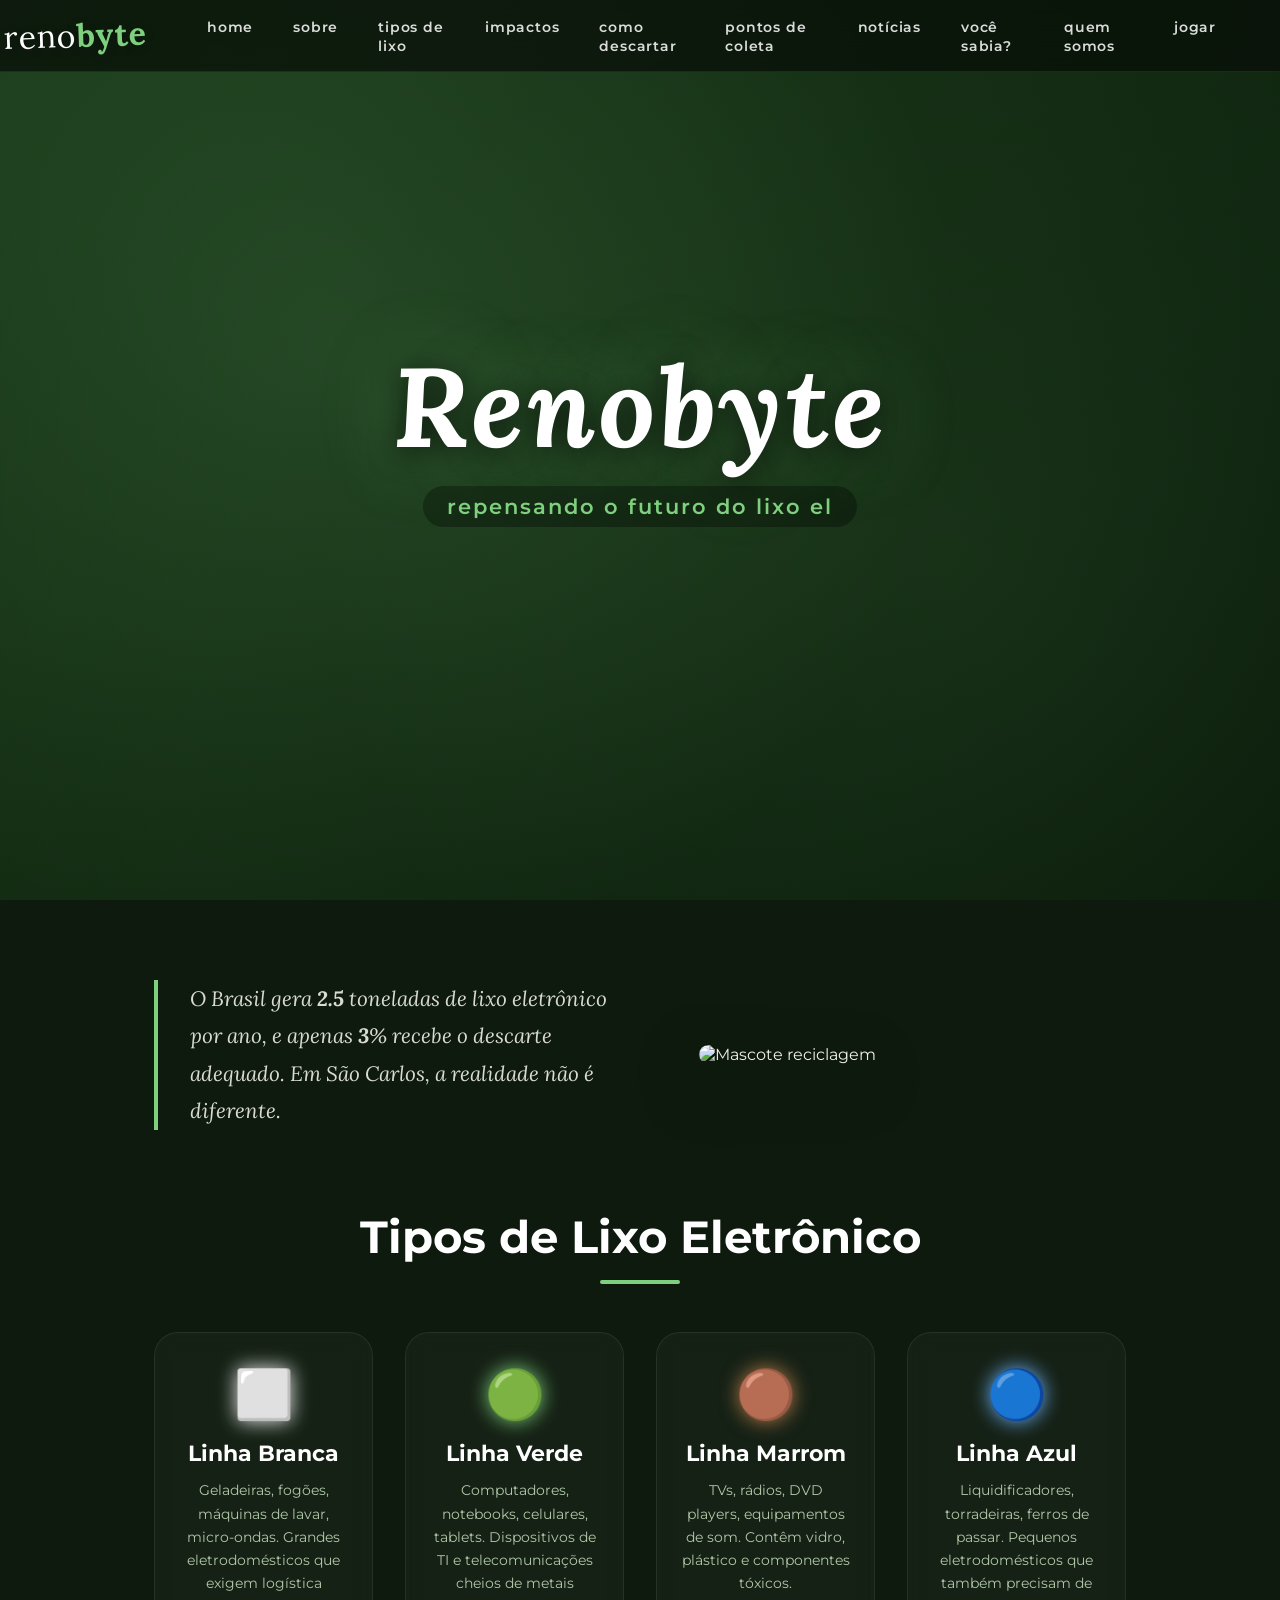
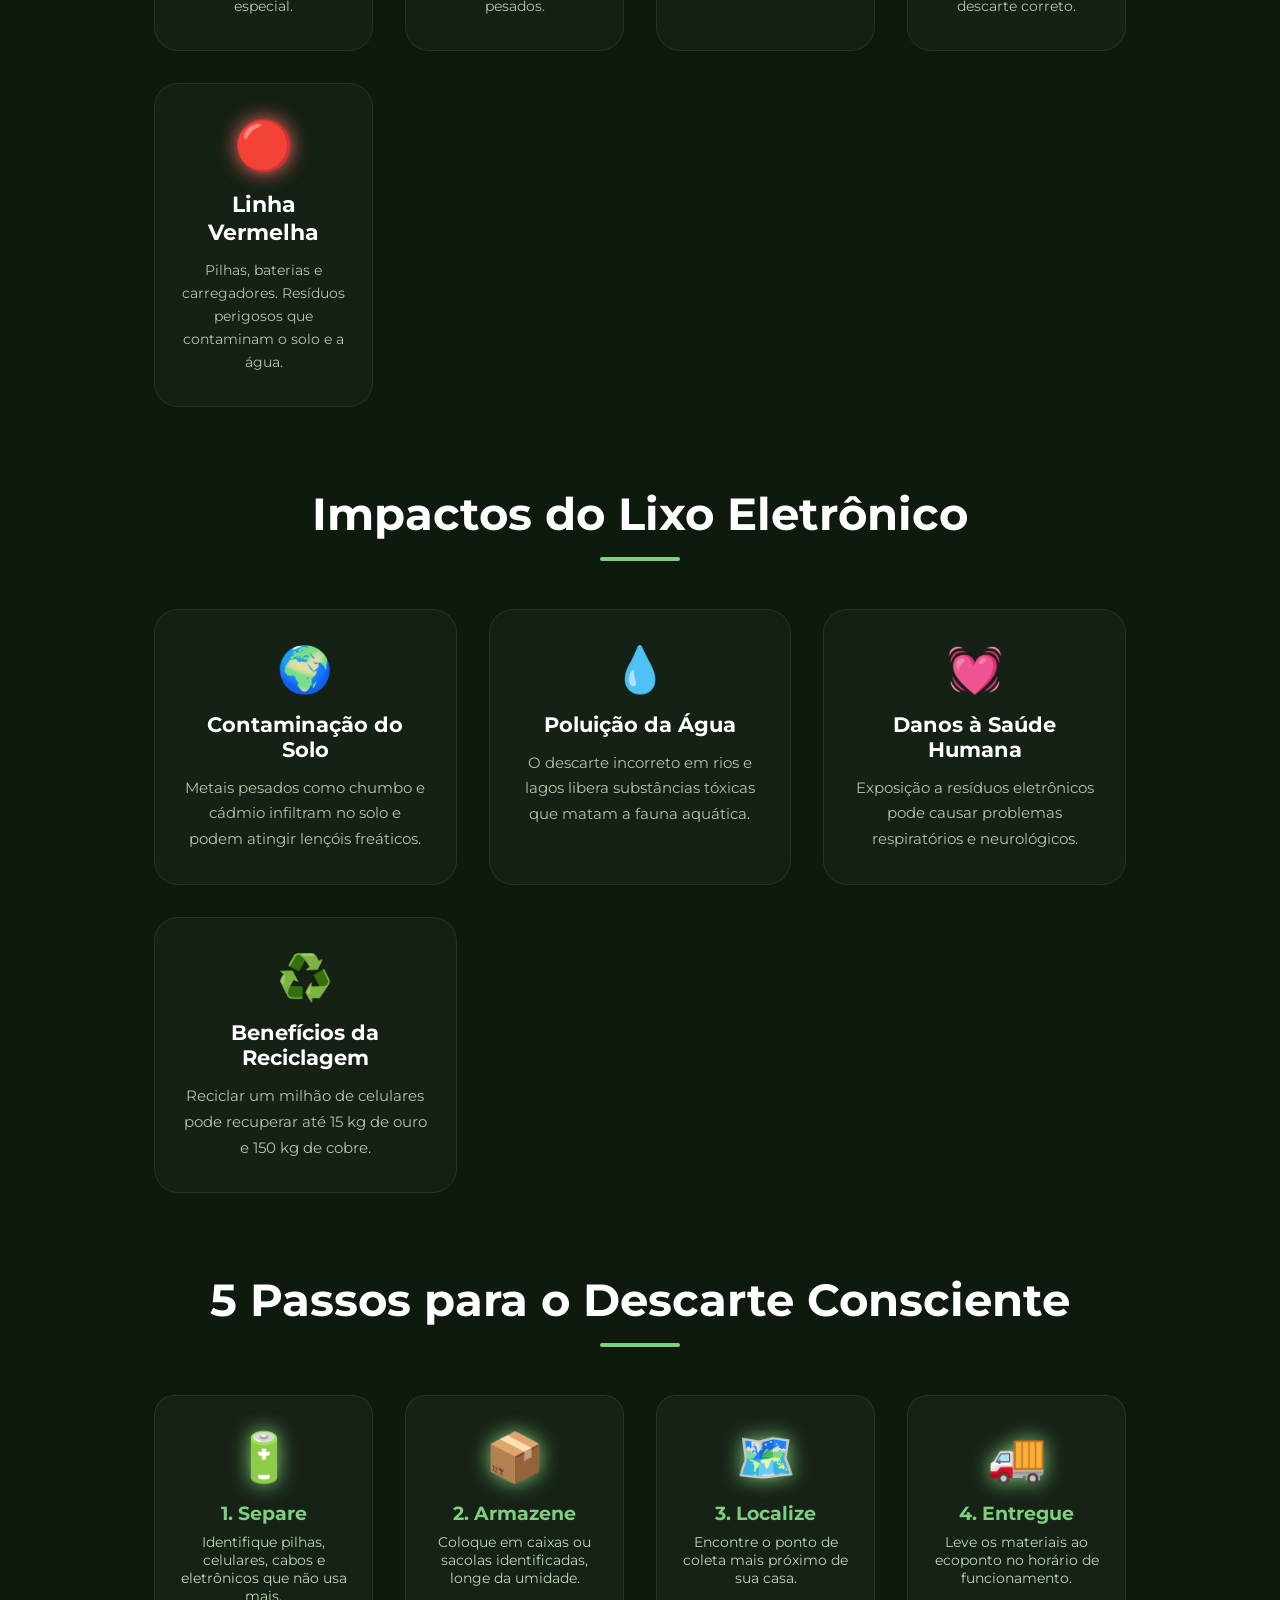
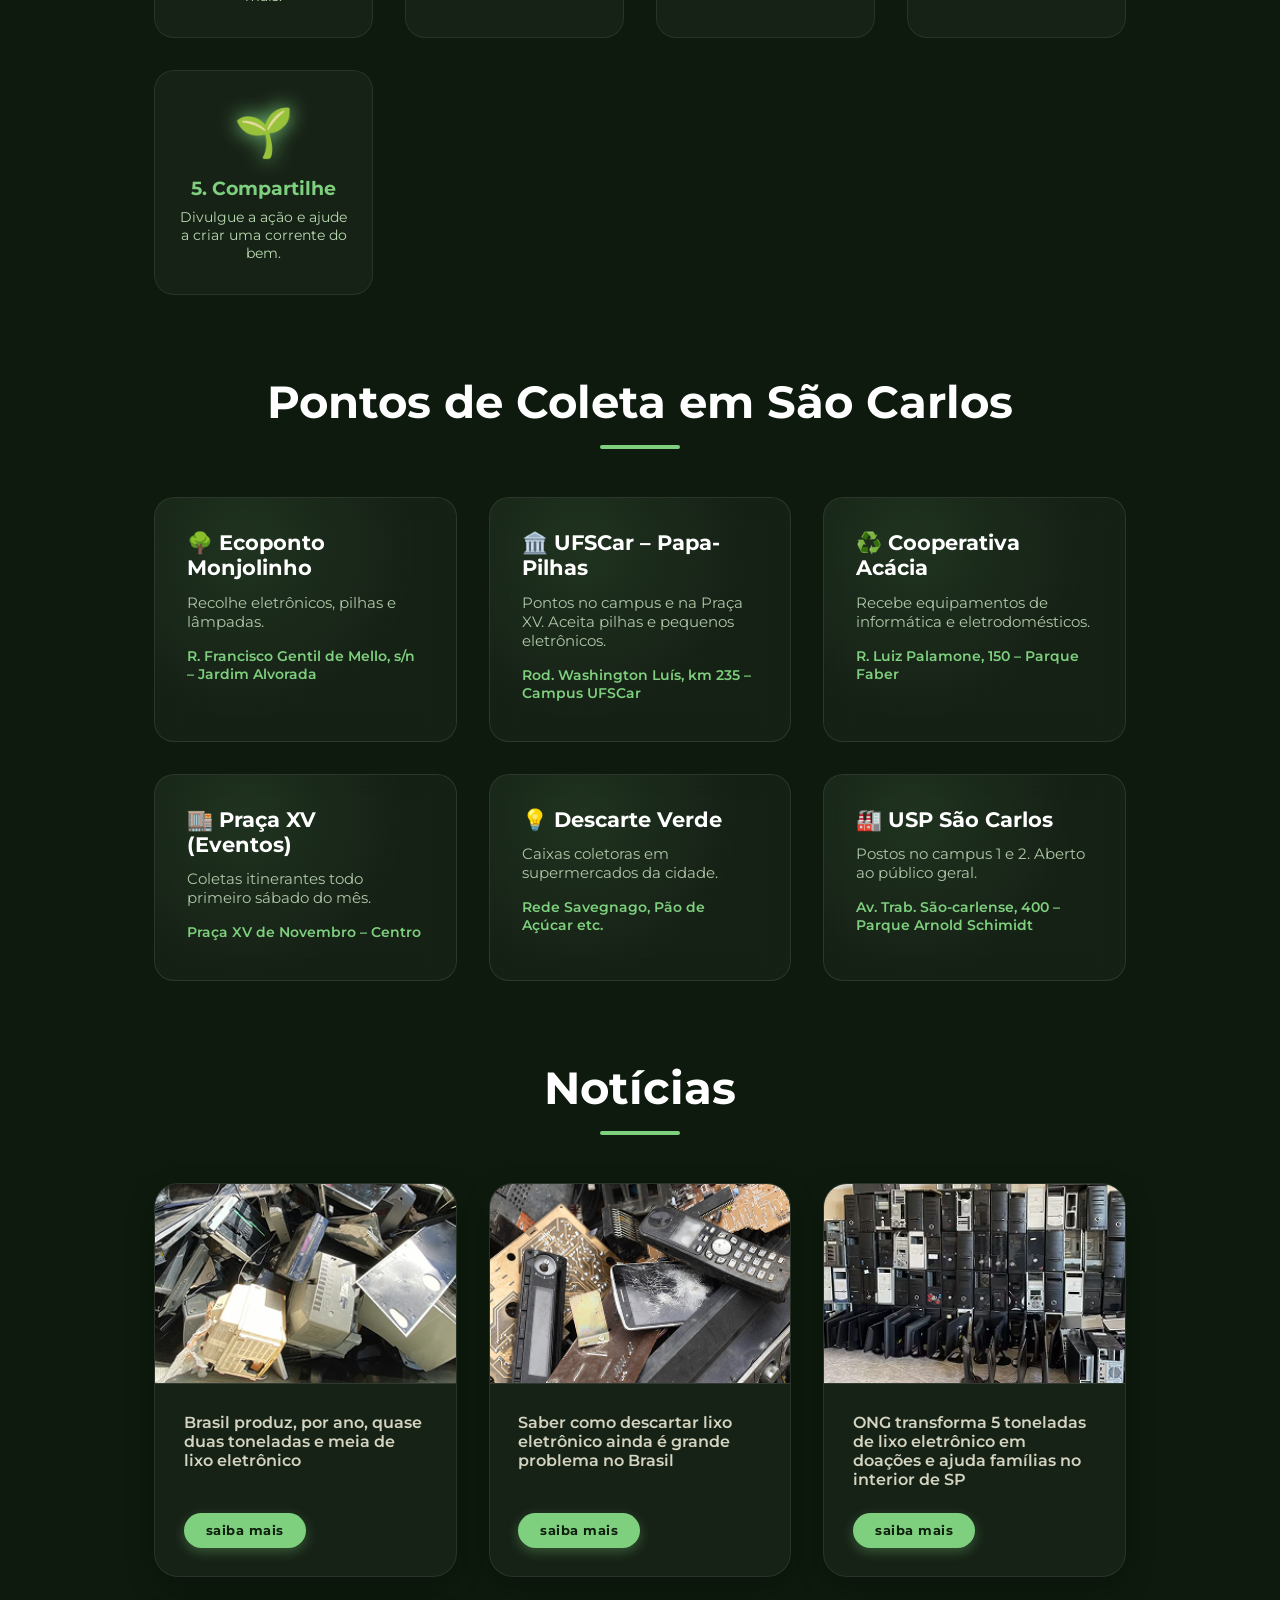
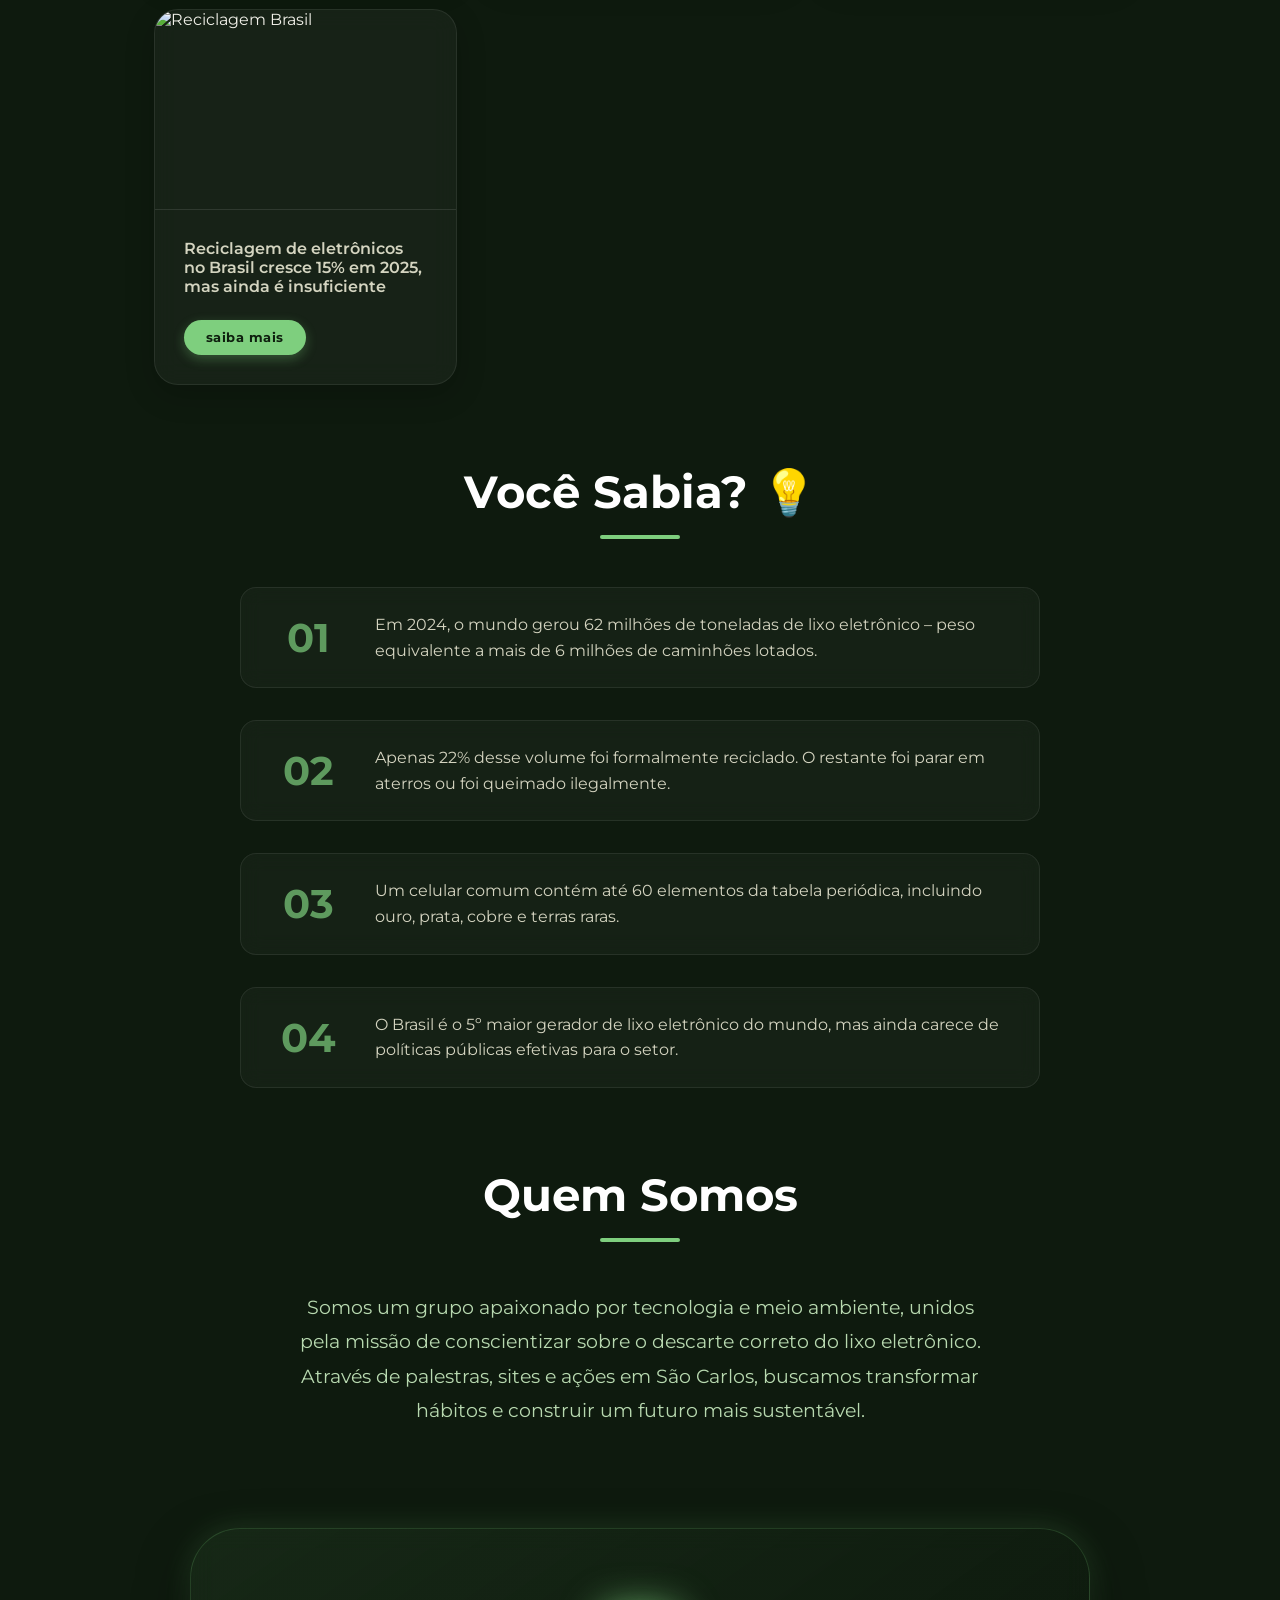
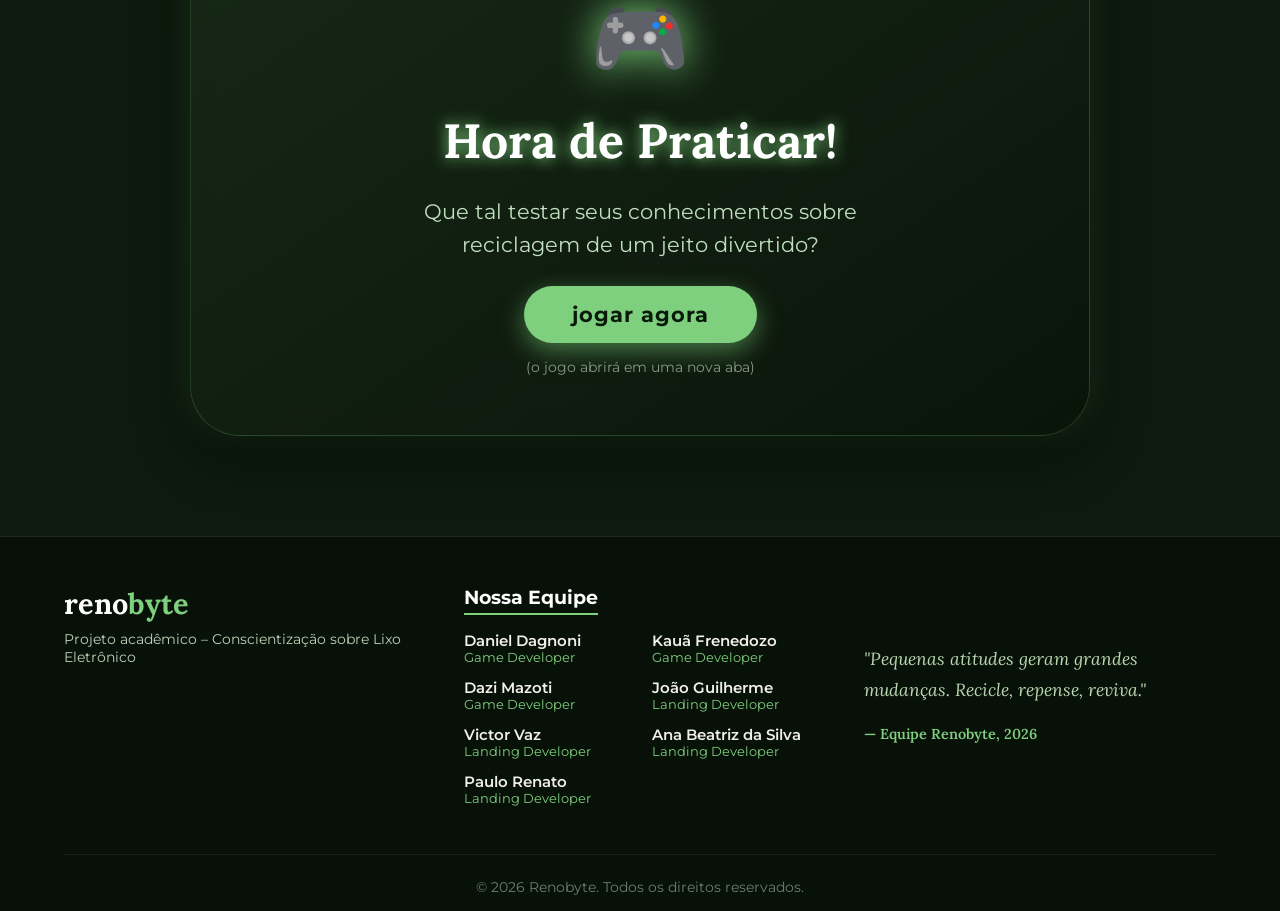
==== commit 4d51e7af: "FixSLA" ====
--- a/index.html
+++ b/index.html
@@ -8,13 +8,9 @@
     <link rel="preconnect" href="https://fonts.gstatic.com" crossorigin>
     <link href="https://fonts.googleapis.com/css2?family=Montserrat:wght@400;600;700&family=Lora:ital,wght@0,400;1,400&display=swap" rel="stylesheet">
     <link rel="stylesheet" href="./Renobyte/Styles/Index.css">
-    <meta name="viewport" content="width=device-width, initial-scale=1.0">
 </head>
 <body>
     <canvas id="particleCanvas"></canvas>
-
-    <div class="cursor"></div>
-    <div class="cursor-dot"></div>
 
     <div class="mobile-overlay" id="mobileOverlay"></div>
     <div class="mobile-menu" id="mobileMenu">
@@ -119,7 +115,7 @@
                 <p>O descarte incorreto em rios e lagos libera substâncias tóxicas que matam a fauna aquática.</p>
             </div>
             <div class="impacto-card reveal reveal-up">
-                <span class="impacto-icon">🫁</span>
+                <span class="impacto-icon">💓</span>
                 <h3>Danos à Saúde Humana</h3>
                 <p>Exposição a resíduos eletrônicos pode causar problemas respiratórios e neurológicos.</p>
             </div>
@@ -205,21 +201,21 @@
         <h2 class="section-title reveal reveal-up">Notícias</h2>
         <div class="news-container">
             <div class="news-card reveal reveal-up">
-                <img src="./imgs/image-2.png" alt="Lixo eletrônico">
+                <img src="./Renobyte/imgs/image-2.png" alt="Lixo eletrônico">
                 <div class="content">
                     <p>Brasil produz, por ano, quase duas toneladas e meia de lixo eletrônico</p>
                     <a href="https://noticias.cancaonova.com/brasil/brasil-produz-por-ano-quase-duas-toneladas-e-meia-de-lixo-eletronico/" target="_blank" class="btn">Saiba Mais</a>
                 </div>
             </div>
             <div class="news-card reveal reveal-up">
-                <img src="./imgs/LixosLugar.png" alt="Descarte">
+                <img src="./Renobyte/imgs/LixosLugar.png" alt="Descarte">
                 <div class="content">
                     <p>Saber como descartar lixo eletrônico ainda é grande problema no Brasil</p>
                     <a href="https://www.metropoles.com/brasil/saber-como-descartar-lixo-eletronico-ainda-e-grande-problema-no-brasil" target="_blank" class="btn">Saiba Mais</a>
                 </div>
             </div>
             <div class="news-card reveal reveal-up">
-                <img src="./imgs/image-3.png" alt="ONG">
+                <img src="./Renobyte/imgs/image-3.png" alt="ONG">
                 <div class="content">
                     <p>ONG transforma 5 toneladas de lixo eletrônico em doações e ajuda famílias no interior de SP</p>
                     <a href="https://g1.globo.com/sp/presidente-prudente-e-regiao/noticia/2025/11/10/ong-transforma-5-toneladas-de-lixo-eletronico-em-doacoes-e-ajuda-familias-no-interior-de-sp.ghtml" target="_blank" class="btn">Saiba Mais</a>
@@ -264,7 +260,7 @@
         <p class="quemsomos-text reveal reveal-scale">Somos um grupo apaixonado por tecnologia e meio ambiente, unidos pela missão de conscientizar sobre o descarte correto do lixo eletrônico. Através de palestras, sites e ações em São Carlos, buscamos transformar hábitos e construir um futuro mais sustentável.</p>
     </section>
 
-    <!-- NOVA SEÇÃO: Chamada para o Jogo -->
+    <!-- Chamada para o Jogo -->
     <section id="jogar" class="section-pad secao-jogo">
         <div class="jogo-content reveal reveal-scale">
             <span class="jogo-icone">🎮</span>
--- a/Renobyte/Styles/Index.css
+++ b/Renobyte/Styles/Index.css
@@ -9,7 +9,7 @@
     background-color: #0e1a0e;
     color: #f0f0e8;
     overflow-x: hidden;
-    cursor: none;
+    cursor: auto;
 }
 
 #particleCanvas {
@@ -20,39 +20,6 @@
     height: 100%;
     z-index: -1;
     pointer-events: none;
-}
-
-.cursor {
-    width: 20px;
-    height: 20px;
-    border: 2px solid #7ecf7e;
-    border-radius: 50%;
-    position: fixed;
-    pointer-events: none;
-    z-index: 9999;
-    transition: transform 0.1s ease, background 0.2s;
-    mix-blend-mode: difference;
-}
-.cursor-dot {
-    width: 6px;
-    height: 6px;
-    background: #7ecf7e;
-    border-radius: 50%;
-    position: fixed;
-    pointer-events: none;
-    z-index: 10000;
-    transition: transform 0.05s ease;
-}
-.cursor-trail {
-    position: fixed;
-    width: 40px;
-    height: 40px;
-    border: 1px solid rgba(126,207,126,0.2);
-    border-radius: 50%;
-    pointer-events: none;
-    z-index: 9998;
-    opacity: 0;
-    transition: opacity 0.2s;
 }
 
 header {
@@ -68,7 +35,6 @@
     display: flex;
     justify-content: space-between;
     align-items: center;
-    cursor: none;
 }
 .logo {
     font-family: 'Lora', serif;
@@ -97,7 +63,6 @@
     text-transform: lowercase;
     letter-spacing: 0.8px;
     transition: color 0.3s;
-    cursor: none;
 }
 nav a:hover {
     color: #7ecf7e;
@@ -159,7 +124,6 @@
     letter-spacing: 1px;
     padding: 12px 0;
     border-bottom: 1px solid rgba(255,255,255,0.1);
-    cursor: none;
 }
 .mobile-overlay {
     position: fixed;
@@ -194,11 +158,9 @@
     content: '';
     position: absolute;
     inset: -10%;
-    
     background:
         radial-gradient(circle at 30% 40%, rgba(126,207,126,0.15) 0%, transparent 50%),
         radial-gradient(circle at 70% 60%, rgba(126,207,126,0.08) 0%, transparent 50%);
-
     animation: heroPulse 8s ease-in-out infinite alternate;
 }
 @keyframes heroPulse {
@@ -215,7 +177,7 @@
     text-shadow: 0 4px 30px rgba(0,0,0,0.8), 0 0 80px rgba(126,207,126,0.4);
     letter-spacing: 3px;
     transition: text-shadow 0.3s;
-    max-width: 100;
+    max-width: 100%;
     word-wrap: break-word;
     padding: 0 20px;
 }
@@ -242,41 +204,6 @@
     border-radius: 30px;
     backdrop-filter: blur(4px);
     min-height: 2.5rem;
-}
-.guarapuava-badge {
-    position: absolute;
-    bottom: 40px;
-    left: 50%;
-    transform: translateX(-50%);
-    z-index: 5;
-    display: flex;
-    align-items: center;
-    gap: 12px;
-    background: rgba(255,255,255,0.08);
-    backdrop-filter: blur(8px);
-    padding: 12px 30px;
-    border-radius: 40px;
-    border: 1px solid rgba(255,255,255,0.15);
-    box-shadow: 0 10px 25px rgba(0,0,0,0.3);
-    transition: transform 0.1s ease-out;
-}
-.guarapuava-badge img {
-    height: 35px;
-    filter: drop-shadow(0 2px 5px black);
-}
-.guarapuava-badge .text {
-    color: white;
-    font-size: 0.8rem;
-    font-weight: 600;
-    letter-spacing: 1px;
-    text-transform: uppercase;
-    line-height: 1.3;
-}
-.guarapuava-badge .text small {
-    display: block;
-    font-weight: 400;
-    opacity: 0.8;
-    text-transform: none;
 }
 
 .section-pad {
@@ -520,9 +447,9 @@
     align-self: flex-start;
     border: none;
     box-shadow: 0 4px 12px rgba(126,207,126,0.3);
-    cursor: none;
     position: relative;
     overflow: hidden;
+    cursor: pointer;
 }
 .btn:hover {
     background: #a0f0a0;
@@ -643,30 +570,25 @@
     margin-left: auto;
     margin-right: auto;
 }
-
 .secao-jogo:hover {
     transform: translateY(-5px);
     box-shadow: 0 30px 60px rgba(0,0,0,0.7), 0 0 50px rgba(126,207,126,0.4);
 }
-
 .jogo-content {
     display: flex;
     flex-direction: column;
     align-items: center;
     gap: 1.5rem;
 }
-
 .jogo-icone {
     font-size: 5rem;
     filter: drop-shadow(0 0 20px #7ecf7e);
     animation: floatIcon 3s ease-in-out infinite;
 }
-
 @keyframes floatIcon {
     0%, 100% { transform: translateY(0); }
     50% { transform: translateY(-15px); }
 }
-
 .jogo-content h2 {
     font-family: 'Lora', serif;
     font-size: 3rem;
@@ -674,7 +596,6 @@
     text-shadow: 0 0 15px #7ecf7e;
     margin: 0;
 }
-
 .jogo-frase {
     font-size: 1.3rem;
     color: #c0e0c0;
@@ -682,7 +603,6 @@
     line-height: 1.6;
     margin: 0;
 }
-
 .btn-jogar {
     display: inline-block;
     background: #7ecf7e;
@@ -700,17 +620,14 @@
     overflow: hidden;
     cursor: pointer;
 }
-
 .btn-jogar:hover {
     background: #a0f0a0;
     transform: scale(1.07);
     box-shadow: 0 12px 35px rgba(126,207,126,0.8);
 }
-
 .btn-jogar:active {
     transform: scale(0.97);
 }
-
 .jogo-obs {
     font-size: 0.85rem;
     color: #889988;
@@ -814,31 +731,21 @@
     font-size: 0.85rem;
     color: #6b7e6b;
 }
+
 /* ========== RESPONSIVO ========== */
 @media (max-width: 768px) {
-
     html,
     body {
         width: 100%;
         overflow-x: hidden;
     }
-
     body {
         cursor: auto;
         position: relative;
     }
-
     * {
         box-sizing: border-box;
     }
-
-    .cursor,
-    .cursor-dot,
-    .cursor-trail {
-        display: none;
-    }
-
-    /* REMOVE animações que empurram elementos pra fora */
     .reveal-left,
     .reveal-right,
     .reveal-up,
@@ -858,7 +765,6 @@
         gap: 10px;
         overflow: hidden;
     }
-
     .logo {
         font-size: 1.7rem;
         white-space: nowrap;
@@ -867,11 +773,9 @@
         max-width: none;
         transform: none !important;
     }
-
     nav.desktop-nav {
         display: none;
     }
-
     .hamburger {
         display: flex;
         flex-direction: column;
@@ -879,21 +783,17 @@
         padding: 6px;
         flex-shrink: 0;
     }
-
     .hamburger span {
         width: 28px;
         height: 3px;
     }
-
     .mobile-menu {
         width: 75%;
         right: -100%;
     }
-
     .mobile-menu.active {
         right: 0;
     }
-
     .hero {
         width: 100%;
         min-height: 100vh;
@@ -903,12 +803,10 @@
         justify-content: center;
         overflow: hidden;
     }
-
     .hero-content {
         width: 100%;
         max-width: 100%;
     }
-
     .hero h1 {
         font-size: clamp(2.8rem, 11vw, 4rem);
         line-height: 1.1;
@@ -918,7 +816,6 @@
         word-break: break-word;
         max-width: 100%;
     }
-
     .tagline {
         width: 100%;
         max-width: 340px;
@@ -928,28 +825,11 @@
         line-height: 1.4;
         text-align: center;
     }
-
-    .guarapuava-badge {
-        width: calc(100% - 40px);
-        bottom: 20px;
-        padding: 10px 16px;
-        gap: 10px;
-    }
-
-    .guarapuava-badge img {
-        height: 28px;
-    }
-
-    .guarapuava-badge .text {
-        font-size: 0.7rem;
-    }
-
     .about-section {
         grid-template-columns: 1fr;
         gap: 2rem;
         text-align: center;
     }
-
     .about-text {
         border-left: none;
         border-bottom: 4px solid #7ecf7e;
@@ -957,11 +837,9 @@
         padding-bottom: 1.5rem;
         font-size: 1.1rem;
     }
-
     .section-title {
         font-size: 2rem;
     }
-
     .tipos-grid,
     .news-container,
     .impactos-grid,
@@ -969,44 +847,35 @@
     .steps-container {
         grid-template-columns: 1fr;
     }
-
     .footer-container {
         grid-template-columns: 1fr;
         gap: 2rem;
     }
-
     .lista-membros {
         grid-template-columns: 1fr;
     }
-
     .curiosidade-item {
         flex-direction: column;
         text-align: center;
         gap: 1rem;
     }
-
     .curiosidade-num {
         min-width: auto;
     }
-
     .secao-jogo {
         margin: 60px 20px;
         padding: 40px 20px;
         border-radius: 30px;
     }
-
     .jogo-icone {
         font-size: 3.5rem;
     }
-
     .jogo-content h2 {
         font-size: 2rem;
     }
-
     .jogo-frase {
         font-size: 1rem;
     }
-
     .btn-jogar {
         width: 100%;
         max-width: 280px;
